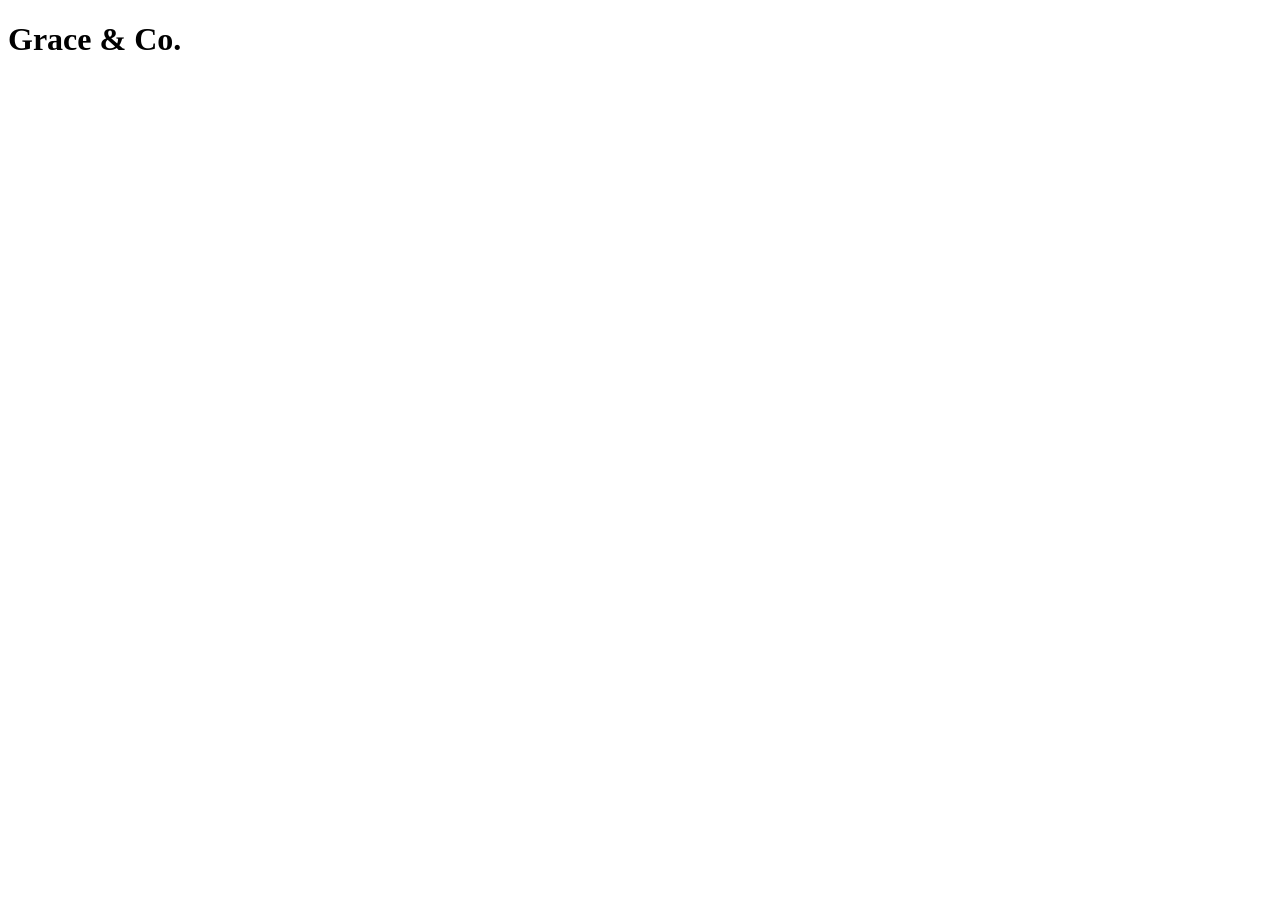
==== index.html @ 346ba33c "Initialize Grace & Co repo" ====
<!doctype html><html><head><meta charset='utf-8'><meta name='viewport' content='width=device-width,initial-scale=1'><title>Grace & Co. Insurance Consulting</title></head><body><h1>Grace & Co.</h1></body></html>
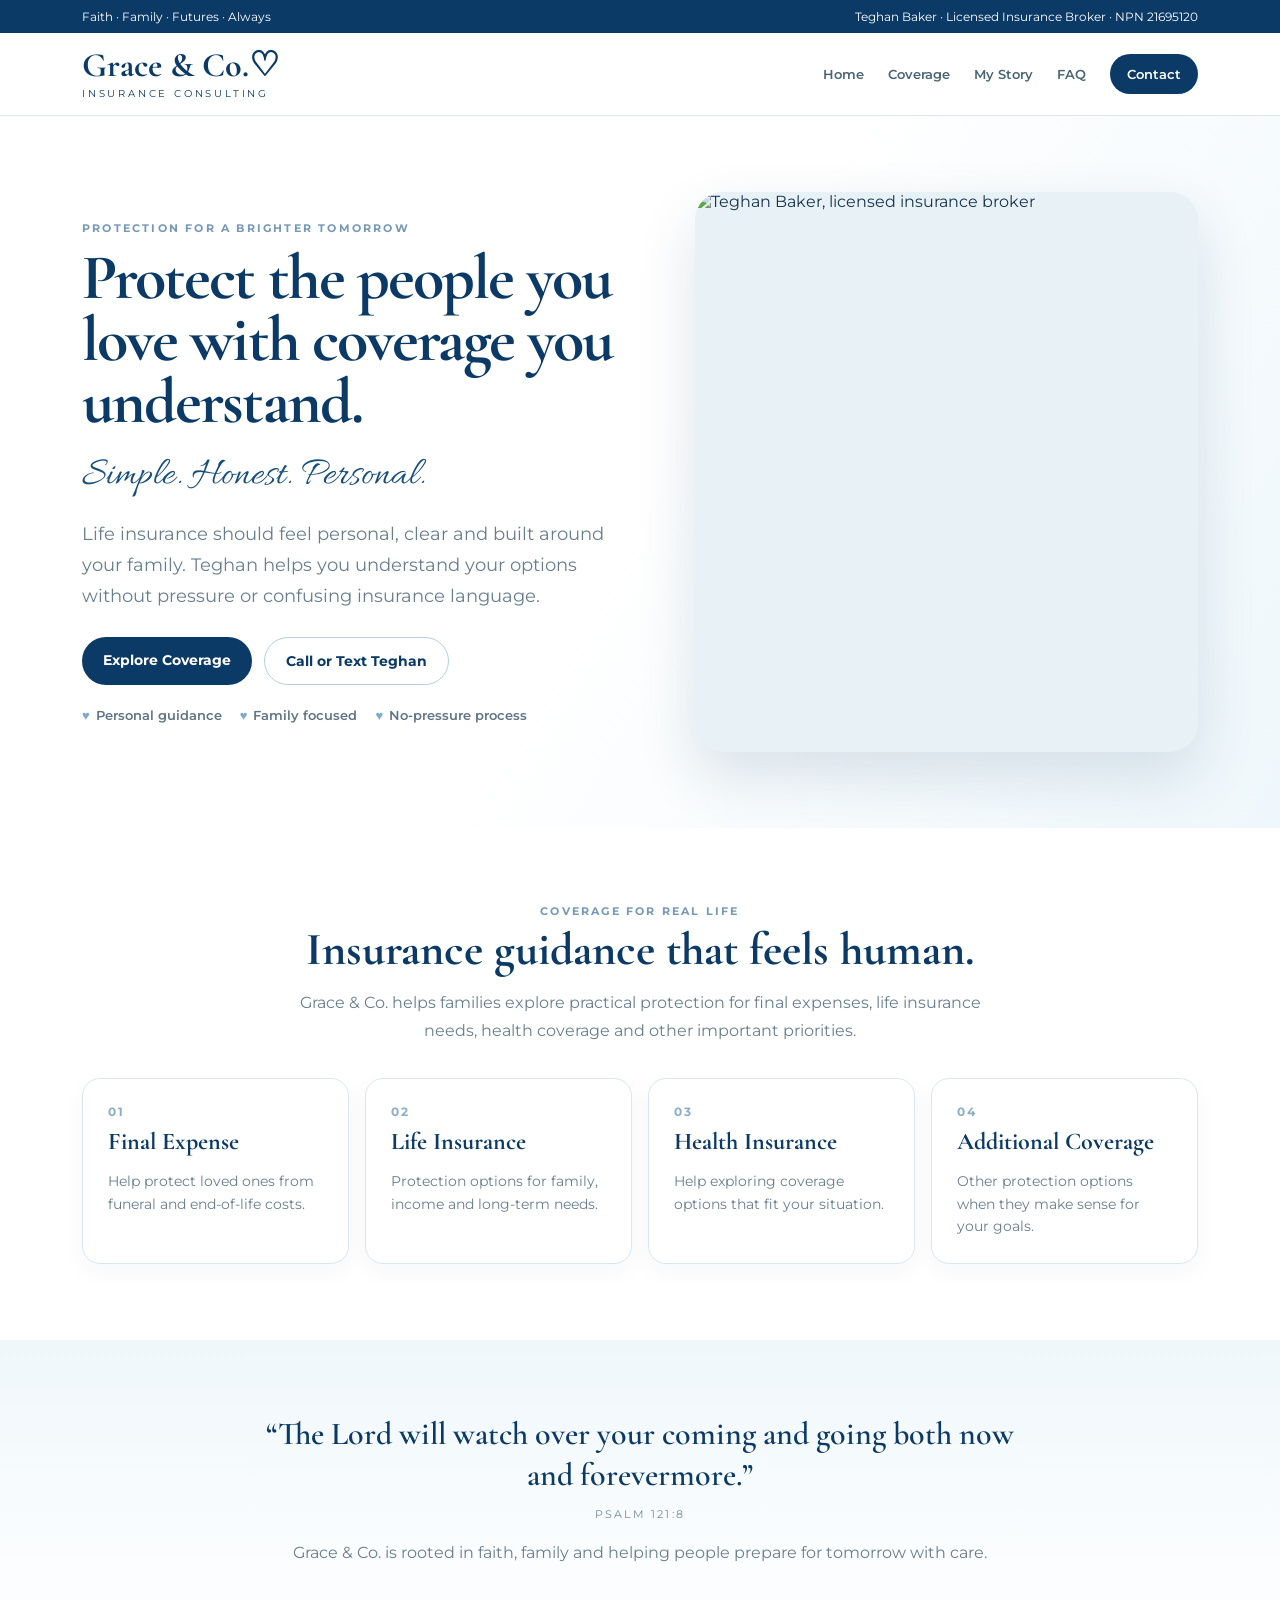
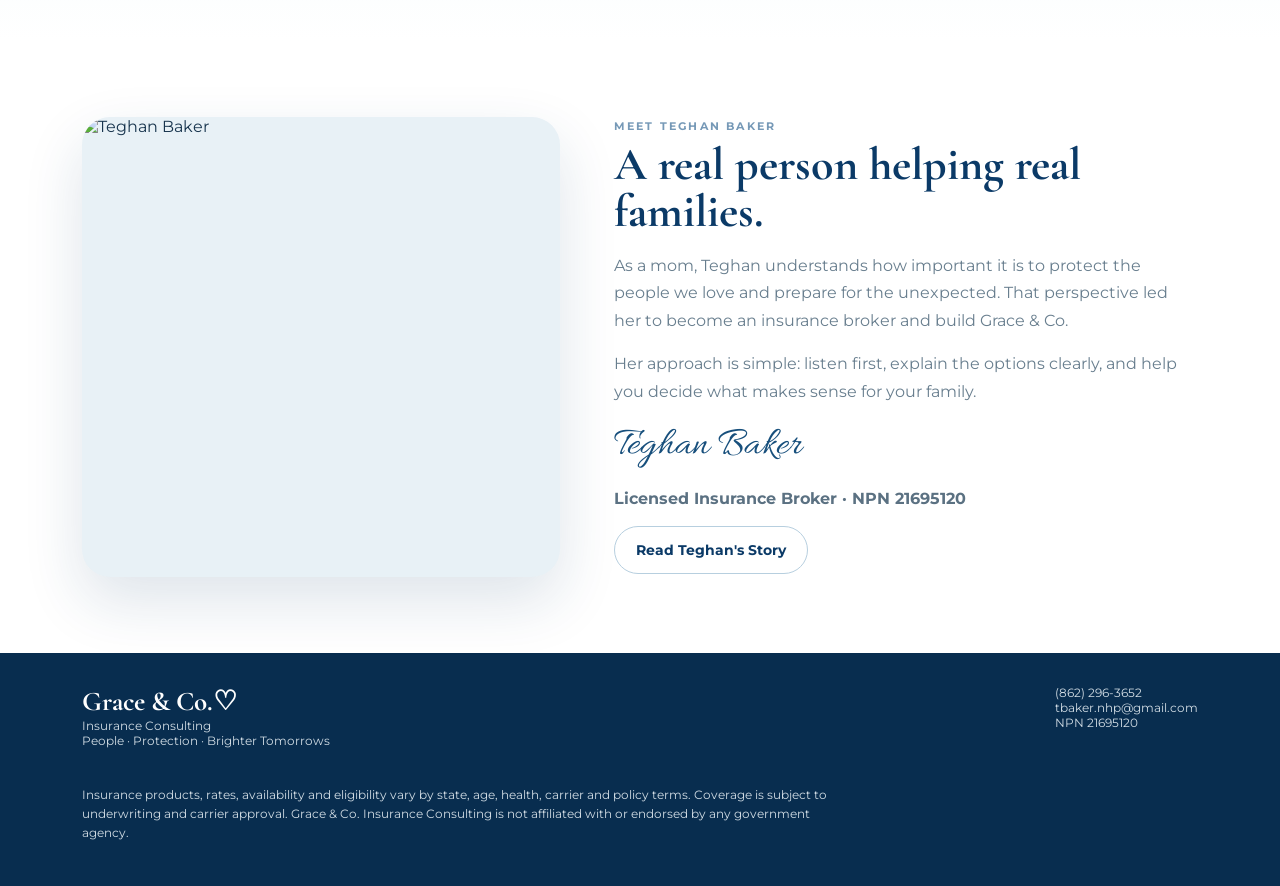
==== commit f4102f9c: "Restore full Grace & Co homepage" ====
--- a/index.html
+++ b/index.html
@@ -1 +1 @@
-<!doctype html><html><head><meta charset='utf-8'><meta name='viewport' content='width=device-width,initial-scale=1'><title>Grace & Co. Insurance Consulting</title></head><body><h1>Grace & Co.</h1></body></html>+<!doctype html><html lang="en"><head><meta charset="utf-8"><meta name="viewport" content="width=device-width,initial-scale=1"><title>Grace & Co. Insurance Consulting | Protection for a Brighter Tomorrow</title><meta name="description" content="Personal life, final expense and health insurance guidance with Teghan Baker, licensed insurance broker."><link rel="stylesheet" href="/styles.css"></head><body><div class="top"><div class="wrap"><span>Faith · Family · Futures · Always</span><span>Teghan Baker · Licensed Insurance Broker · NPN 21695120</span></div></div><header class="nav"><div class="wrap navrow"><a class="brand" href="/"><span class="brand-main">Grace &amp; Co.♡</span><span class="brand-sub">INSURANCE CONSULTING</span></a><nav class="links"><a href="/">Home</a><a href="/coverage/">Coverage</a><a href="/about/">My Story</a><a href="/faq/">FAQ</a><a href="/contact/" class="cta">Contact</a></nav></div></header><main><section class="hero"><div class="wrap"><div><div class="eyebrow">Protection for a Brighter Tomorrow</div><h1>Protect the people you love with coverage you understand.</h1><div class="script">Simple. Honest. Personal.</div><p>Life insurance should feel personal, clear and built around your family. Teghan helps you understand your options without pressure or confusing insurance language.</p><div class="buttons"><a class="btn primary" href="/coverage/">Explore Coverage</a><a class="btn secondary" href="tel:8622963652">Call or Text Teghan</a></div><div class="ticks"><span>Personal guidance</span><span>Family focused</span><span>No-pressure process</span></div></div><div class="hero-media"><img src="https://raw.githubusercontent.com/trevor0803/mat-digital-website/main/grace-co-assets/teghan-coastal.jpg" alt="Teghan Baker, licensed insurance broker"><div class="hero-note"><small>Grace &amp; Co.</small><strong>People. Protection. Brighter tomorrows.</strong></div></div></div></section><section class="section"><div class="wrap centered"><div class="eyebrow">Coverage for real life</div><h2>Insurance guidance that feels human.</h2><p>Grace &amp; Co. helps families explore practical protection for final expenses, life insurance needs, health coverage and other important priorities.</p></div><div class="wrap cards"><div class="card"><div class="num">01</div><h3>Final Expense</h3><p>Help protect loved ones from funeral and end-of-life costs.</p></div><div class="card"><div class="num">02</div><h3>Life Insurance</h3><p>Protection options for family, income and long-term needs.</p></div><div class="card"><div class="num">03</div><h3>Health Insurance</h3><p>Help exploring coverage options that fit your situation.</p></div><div class="card"><div class="num">04</div><h3>Additional Coverage</h3><p>Other protection options when they make sense for your goals.</p></div></div></section><section class="faith"><div class="wrap"><blockquote>“The Lord will watch over your coming and going both now and forevermore.”</blockquote><div class="verse">PSALM 121:8</div><p>Grace &amp; Co. is rooted in faith, family and helping people prepare for tomorrow with care.</p></div></section><section class="section"><div class="wrap split"><div class="portrait"><img src="https://raw.githubusercontent.com/trevor0803/mat-digital-website/main/grace-co-assets/teghan-blue.jpg" alt="Teghan Baker"></div><div class="copy"><div class="eyebrow">Meet Teghan Baker</div><h2>A real person helping real families.</h2><p>As a mom, Teghan understands how important it is to protect the people we love and prepare for the unexpected. That perspective led her to become an insurance broker and build Grace &amp; Co.</p><p>Her approach is simple: listen first, explain the options clearly, and help you decide what makes sense for your family.</p><div class="script">Teghan Baker</div><div class="credential">Licensed Insurance Broker · NPN 21695120</div><a class="btn secondary" href="/about/">Read Teghan's Story</a></div></div></section></main><footer class="footer"><div class="wrap"><div><div class="footer-brand">Grace &amp; Co.♡</div><div>Insurance Consulting</div><div>People · Protection · Brighter Tomorrows</div></div><div><a href="tel:8622963652">(862) 296-3652</a><br><a href="mailto:tbaker.nhp@gmail.com">tbaker.nhp@gmail.com</a><br>NPN 21695120</div><p class="disclaimer">Insurance products, rates, availability and eligibility vary by state, age, health, carrier and policy terms. Coverage is subject to underwriting and carrier approval. Grace &amp; Co. Insurance Consulting is not affiliated with or endorsed by any government agency.</p></div></footer></body></html>
--- a/styles.css
+++ b/styles.css
@@ -0,0 +1 @@
+@import url('https://fonts.googleapis.com/css2?family=Allura&family=Cormorant+Garamond:wght@500;600;700&family=Montserrat:wght@400;500;600;700&display=swap');:root{--navy:#0b3a67;--navy2:#174f7c;--sky:#dcecf7;--cream:#fbfaf6;--ink:#17344d;--muted:#687e8e;--line:#dbe7ef}*{box-sizing:border-box}body{margin:0;color:var(--ink);font-family:Montserrat,Arial,sans-serif;background:white}a{text-decoration:none;color:inherit}.wrap{max-width:1160px;margin:auto;padding:0 22px}.top{background:var(--navy);color:#fff;font-size:12px}.top .wrap{display:flex;justify-content:space-between;gap:15px;flex-wrap:wrap;padding-top:9px;padding-bottom:9px}.nav{position:sticky;top:0;z-index:50;background:rgba(255,255,255,.96);border-bottom:1px solid var(--line);backdrop-filter:blur(12px)}.navrow{min-height:82px;display:flex;align-items:center;justify-content:space-between;gap:18px}.brand-main{display:block;font:700 34px/1 'Cormorant Garamond',serif;color:var(--navy)}.brand-sub{display:block;font-size:10px;letter-spacing:.28em;color:var(--navy);margin-top:4px}.links{display:flex;align-items:center;gap:24px;font-size:13px;font-weight:600;color:#496477}.links .cta{background:var(--navy);color:#fff;padding:12px 17px;border-radius:999px}.hero{background:linear-gradient(120deg,#fff 0%,#fff 50%,#eef7fb 100%)}.hero .wrap{display:grid;grid-template-columns:1.05fr .95fr;gap:56px;align-items:center;padding-top:76px;padding-bottom:76px}.eyebrow{text-transform:uppercase;letter-spacing:.2em;font-size:11px;font-weight:700;color:#7699b7}h1,h2,h3{font-family:'Cormorant Garamond',Georgia,serif;color:var(--navy)}h1{font-size:64px;line-height:.97;letter-spacing:-.03em;margin:12px 0 18px}h2{font-size:46px;line-height:1.03;margin:8px 0 14px}h3{font-size:24px;margin:8px 0}.hero p,.copy p,.centered p{color:var(--muted);line-height:1.72}.hero p{font-size:18px}.script{font-family:Allura,cursive;color:var(--navy2);font-size:40px}.buttons{display:flex;gap:12px;flex-wrap:wrap;margin-top:25px}.btn{display:inline-block;padding:14px 21px;border-radius:999px;font-size:14px;font-weight:700}.primary{background:var(--navy);color:#fff}.secondary{border:1px solid #b7cfdf;background:#fff;color:var(--navy)}.ticks{display:flex;gap:18px;flex-wrap:wrap;margin-top:22px;color:#5f7586;font-size:13px;font-weight:600}.ticks span:before{content:'♥';color:#7ea9ca;margin-right:6px}.hero-media,.portrait{border-radius:28px;overflow:hidden;box-shadow:0 24px 60px rgba(20,67,103,.14);background:#e8f1f6}.hero-media img,.portrait img{display:block;width:100%;height:100%;object-fit:cover}.hero-media{height:560px}.portrait{min-height:460px}.hero-note{background:#fff;padding:18px 20px}.hero-note small{display:block;color:#7c94a6;text-transform:uppercase;letter-spacing:.18em}.hero-note strong{display:block;color:var(--navy);font-family:'Cormorant Garamond',serif;font-size:22px;margin-top:5px}.section{padding:76px 0}.alt{background:var(--cream)}.centered{text-align:center;max-width:760px;margin:auto}.cards{display:grid;grid-template-columns:repeat(4,1fr);gap:16px;margin-top:34px}.card{background:#fff;border:1px solid var(--line);border-radius:18px;padding:25px;box-shadow:0 8px 24px rgba(15,57,91,.04)}.card p{color:var(--muted);font-size:14px;line-height:1.6;margin-bottom:0}.num{font-size:12px;letter-spacing:.2em;color:#8baec8;font-weight:700}.faith{padding:74px 0;background:linear-gradient(180deg,#eff7fb,#fff);text-align:center}.faith blockquote{font:600 32px/1.28 'Cormorant Garamond',serif;color:var(--navy);max-width:760px;margin:0 auto 12px}.verse{font-size:11px;letter-spacing:.2em;color:#6e8ba3}.faith p{max-width:700px;margin:18px auto 0;color:var(--muted);line-height:1.7}.split{display:grid;grid-template-columns:.9fr 1.1fr;gap:54px;align-items:center}.credential{font-weight:700;color:#5b7182;margin:18px 0}.page-hero{padding:70px 0;background:linear-gradient(120deg,#f7fbfd,#e9f4fa)}.page-hero .wrap{max-width:800px}.page-hero h1{font-size:54px}.page-hero p{color:var(--muted);line-height:1.7}.faqgrid{display:grid;grid-template-columns:1fr 1fr;gap:16px}.faqitem{border:1px solid var(--line);border-radius:16px;padding:22px;background:#fff}.faqitem strong{color:var(--navy)}.faqitem p{color:var(--muted);line-height:1.6}.contactbox{background:var(--navy);color:#fff;padding:34px;border-radius:22px}.contactbox a{display:block;margin:10px 0}.footer{background:#082d4f;color:#d1dce4;padding:32px 0;font-size:12px}.footer .wrap{display:flex;justify-content:space-between;gap:25px;flex-wrap:wrap}.footer-brand{font:700 27px 'Cormorant Garamond',serif;color:white}.disclaimer{max-width:760px;line-height:1.6}.mobile-call{display:none}@media(max-width:850px){.links{gap:12px}.links a:not(.cta){display:none}.hero .wrap,.split{grid-template-columns:1fr}.hero .wrap{padding-top:52px;padding-bottom:52px}.hero-media{height:470px}h1{font-size:47px}h2{font-size:38px}.cards,.faqgrid{grid-template-columns:1fr}.page-hero h1{font-size:44px}.top .wrap{justify-content:center;text-align:center}.section{padding:58px 0}}
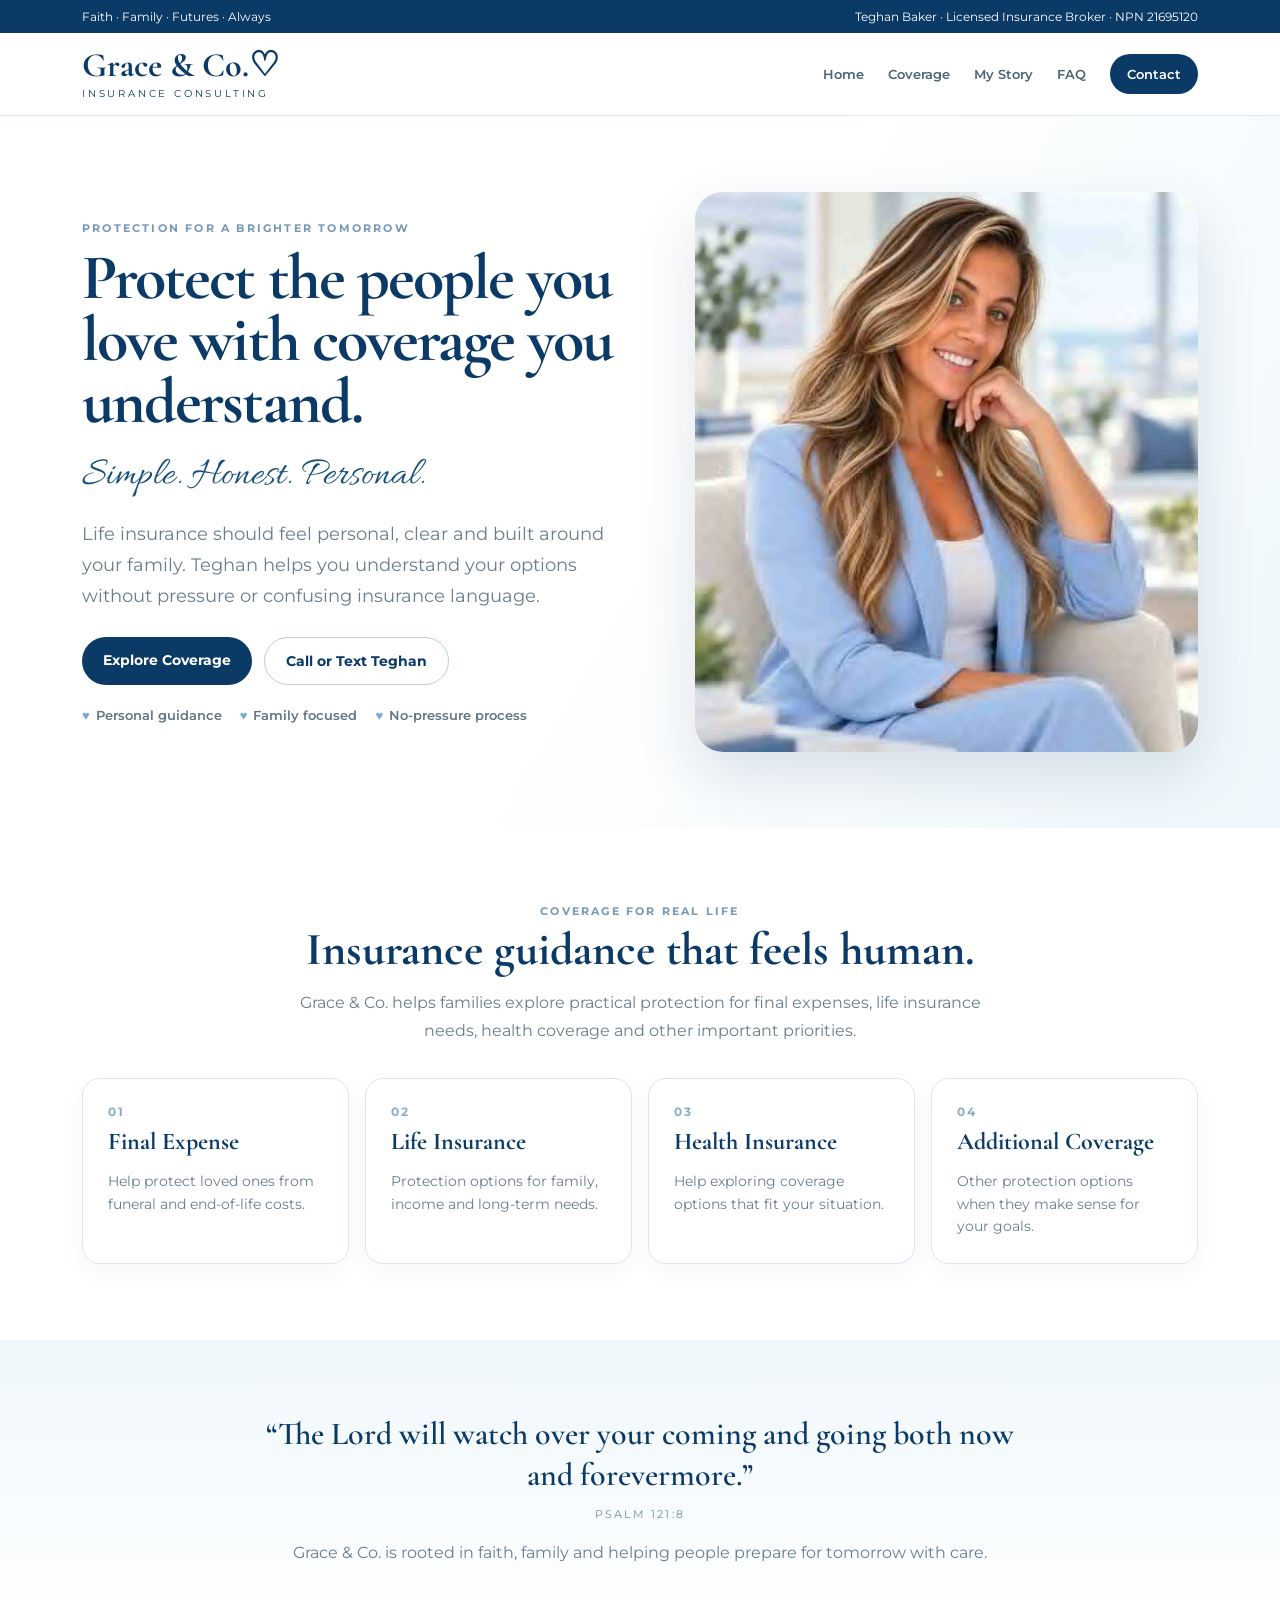
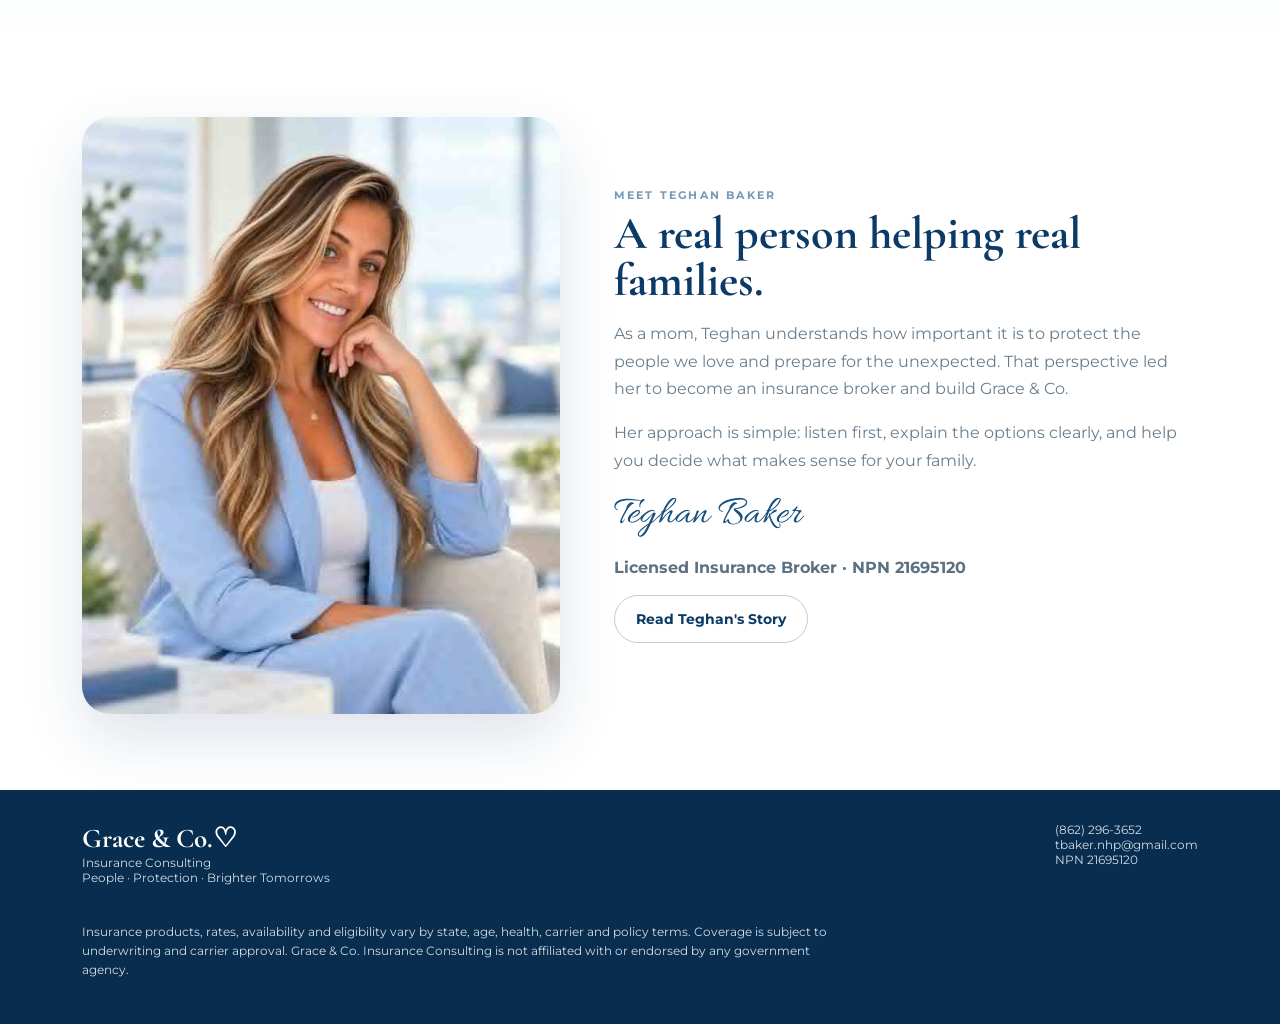
==== commit 01702101: "Use approved sharp Teghan portrait on homepage" ====
--- a/index.html
+++ b/index.html
@@ -1 +1 @@
-<!doctype html><html lang="en"><head><meta charset="utf-8"><meta name="viewport" content="width=device-width,initial-scale=1"><title>Grace & Co. Insurance Consulting | Protection for a Brighter Tomorrow</title><meta name="description" content="Personal life, final expense and health insurance guidance with Teghan Baker, licensed insurance broker."><link rel="stylesheet" href="/styles.css"></head><body><div class="top"><div class="wrap"><span>Faith · Family · Futures · Always</span><span>Teghan Baker · Licensed Insurance Broker · NPN 21695120</span></div></div><header class="nav"><div class="wrap navrow"><a class="brand" href="/"><span class="brand-main">Grace &amp; Co.♡</span><span class="brand-sub">INSURANCE CONSULTING</span></a><nav class="links"><a href="/">Home</a><a href="/coverage/">Coverage</a><a href="/about/">My Story</a><a href="/faq/">FAQ</a><a href="/contact/" class="cta">Contact</a></nav></div></header><main><section class="hero"><div class="wrap"><div><div class="eyebrow">Protection for a Brighter Tomorrow</div><h1>Protect the people you love with coverage you understand.</h1><div class="script">Simple. Honest. Personal.</div><p>Life insurance should feel personal, clear and built around your family. Teghan helps you understand your options without pressure or confusing insurance language.</p><div class="buttons"><a class="btn primary" href="/coverage/">Explore Coverage</a><a class="btn secondary" href="tel:8622963652">Call or Text Teghan</a></div><div class="ticks"><span>Personal guidance</span><span>Family focused</span><span>No-pressure process</span></div></div><div class="hero-media"><img src="https://raw.githubusercontent.com/trevor0803/mat-digital-website/main/grace-co-assets/teghan-coastal.jpg" alt="Teghan Baker, licensed insurance broker"><div class="hero-note"><small>Grace &amp; Co.</small><strong>People. Protection. Brighter tomorrows.</strong></div></div></div></section><section class="section"><div class="wrap centered"><div class="eyebrow">Coverage for real life</div><h2>Insurance guidance that feels human.</h2><p>Grace &amp; Co. helps families explore practical protection for final expenses, life insurance needs, health coverage and other important priorities.</p></div><div class="wrap cards"><div class="card"><div class="num">01</div><h3>Final Expense</h3><p>Help protect loved ones from funeral and end-of-life costs.</p></div><div class="card"><div class="num">02</div><h3>Life Insurance</h3><p>Protection options for family, income and long-term needs.</p></div><div class="card"><div class="num">03</div><h3>Health Insurance</h3><p>Help exploring coverage options that fit your situation.</p></div><div class="card"><div class="num">04</div><h3>Additional Coverage</h3><p>Other protection options when they make sense for your goals.</p></div></div></section><section class="faith"><div class="wrap"><blockquote>“The Lord will watch over your coming and going both now and forevermore.”</blockquote><div class="verse">PSALM 121:8</div><p>Grace &amp; Co. is rooted in faith, family and helping people prepare for tomorrow with care.</p></div></section><section class="section"><div class="wrap split"><div class="portrait"><img src="https://raw.githubusercontent.com/trevor0803/mat-digital-website/main/grace-co-assets/teghan-blue.jpg" alt="Teghan Baker"></div><div class="copy"><div class="eyebrow">Meet Teghan Baker</div><h2>A real person helping real families.</h2><p>As a mom, Teghan understands how important it is to protect the people we love and prepare for the unexpected. That perspective led her to become an insurance broker and build Grace &amp; Co.</p><p>Her approach is simple: listen first, explain the options clearly, and help you decide what makes sense for your family.</p><div class="script">Teghan Baker</div><div class="credential">Licensed Insurance Broker · NPN 21695120</div><a class="btn secondary" href="/about/">Read Teghan's Story</a></div></div></section></main><footer class="footer"><div class="wrap"><div><div class="footer-brand">Grace &amp; Co.♡</div><div>Insurance Consulting</div><div>People · Protection · Brighter Tomorrows</div></div><div><a href="tel:8622963652">(862) 296-3652</a><br><a href="mailto:tbaker.nhp@gmail.com">tbaker.nhp@gmail.com</a><br>NPN 21695120</div><p class="disclaimer">Insurance products, rates, availability and eligibility vary by state, age, health, carrier and policy terms. Coverage is subject to underwriting and carrier approval. Grace &amp; Co. Insurance Consulting is not affiliated with or endorsed by any government agency.</p></div></footer></body></html>+<!doctype html><html lang="en"><head><meta charset="utf-8"><meta name="viewport" content="width=device-width,initial-scale=1"><title>Grace & Co. Insurance Consulting | Protection for a Brighter Tomorrow</title><meta name="description" content="Personal life, final expense and health insurance guidance with Teghan Baker, licensed insurance broker."><link rel="stylesheet" href="/styles.css"></head><body><div class="top"><div class="wrap"><span>Faith · Family · Futures · Always</span><span>Teghan Baker · Licensed Insurance Broker · NPN 21695120</span></div></div><header class="nav"><div class="wrap navrow"><a class="brand" href="/"><span class="brand-main">Grace &amp; Co.♡</span><span class="brand-sub">INSURANCE CONSULTING</span></a><nav class="links"><a href="/">Home</a><a href="/coverage/">Coverage</a><a href="/about/">My Story</a><a href="/faq/">FAQ</a><a href="/contact/" class="cta">Contact</a></nav></div></header><main><section class="hero"><div class="wrap"><div><div class="eyebrow">Protection for a Brighter Tomorrow</div><h1>Protect the people you love with coverage you understand.</h1><div class="script">Simple. Honest. Personal.</div><p>Life insurance should feel personal, clear and built around your family. Teghan helps you understand your options without pressure or confusing insurance language.</p><div class="buttons"><a class="btn primary" href="/coverage/">Explore Coverage</a><a class="btn secondary" href="tel:8622963652">Call or Text Teghan</a></div><div class="ticks"><span>Personal guidance</span><span>Family focused</span><span>No-pressure process</span></div></div><div class="hero-media"><img data-teghan-photo="home" src="https://raw.githubusercontent.com/trevor0803/mat-digital-website/main/grace-co-assets/teghan-coastal.jpg" alt="Teghan Baker, licensed insurance broker"><div class="hero-note"><small>Grace &amp; Co.</small><strong>People. Protection. Brighter tomorrows.</strong></div></div></div></section><section class="section"><div class="wrap centered"><div class="eyebrow">Coverage for real life</div><h2>Insurance guidance that feels human.</h2><p>Grace &amp; Co. helps families explore practical protection for final expenses, life insurance needs, health coverage and other important priorities.</p></div><div class="wrap cards"><div class="card"><div class="num">01</div><h3>Final Expense</h3><p>Help protect loved ones from funeral and end-of-life costs.</p></div><div class="card"><div class="num">02</div><h3>Life Insurance</h3><p>Protection options for family, income and long-term needs.</p></div><div class="card"><div class="num">03</div><h3>Health Insurance</h3><p>Help exploring coverage options that fit your situation.</p></div><div class="card"><div class="num">04</div><h3>Additional Coverage</h3><p>Other protection options when they make sense for your goals.</p></div></div></section><section class="faith"><div class="wrap"><blockquote>“The Lord will watch over your coming and going both now and forevermore.”</blockquote><div class="verse">PSALM 121:8</div><p>Grace &amp; Co. is rooted in faith, family and helping people prepare for tomorrow with care.</p></div></section><section class="section"><div class="wrap split"><div class="portrait"><img data-teghan-photo="home" src="https://raw.githubusercontent.com/trevor0803/mat-digital-website/main/grace-co-assets/teghan-blue.jpg" alt="Teghan Baker"></div><div class="copy"><div class="eyebrow">Meet Teghan Baker</div><h2>A real person helping real families.</h2><p>As a mom, Teghan understands how important it is to protect the people we love and prepare for the unexpected. That perspective led her to become an insurance broker and build Grace &amp; Co.</p><p>Her approach is simple: listen first, explain the options clearly, and help you decide what makes sense for your family.</p><div class="script">Teghan Baker</div><div class="credential">Licensed Insurance Broker · NPN 21695120</div><a class="btn secondary" href="/about/">Read Teghan's Story</a></div></div></section></main><footer class="footer"><div class="wrap"><div><div class="footer-brand">Grace &amp; Co.♡</div><div>Insurance Consulting</div><div>People · Protection · Brighter Tomorrows</div></div><div><a href="tel:8622963652">(862) 296-3652</a><br><a href="mailto:tbaker.nhp@gmail.com">tbaker.nhp@gmail.com</a><br>NPN 21695120</div><p class="disclaimer">Insurance products, rates, availability and eligibility vary by state, age, health, carrier and policy terms. Coverage is subject to underwriting and carrier approval. Grace &amp; Co. Insurance Consulting is not affiliated with or endorsed by any government agency.</p></div></footer><script src="/photo-loader.js" defer></script></body></html>
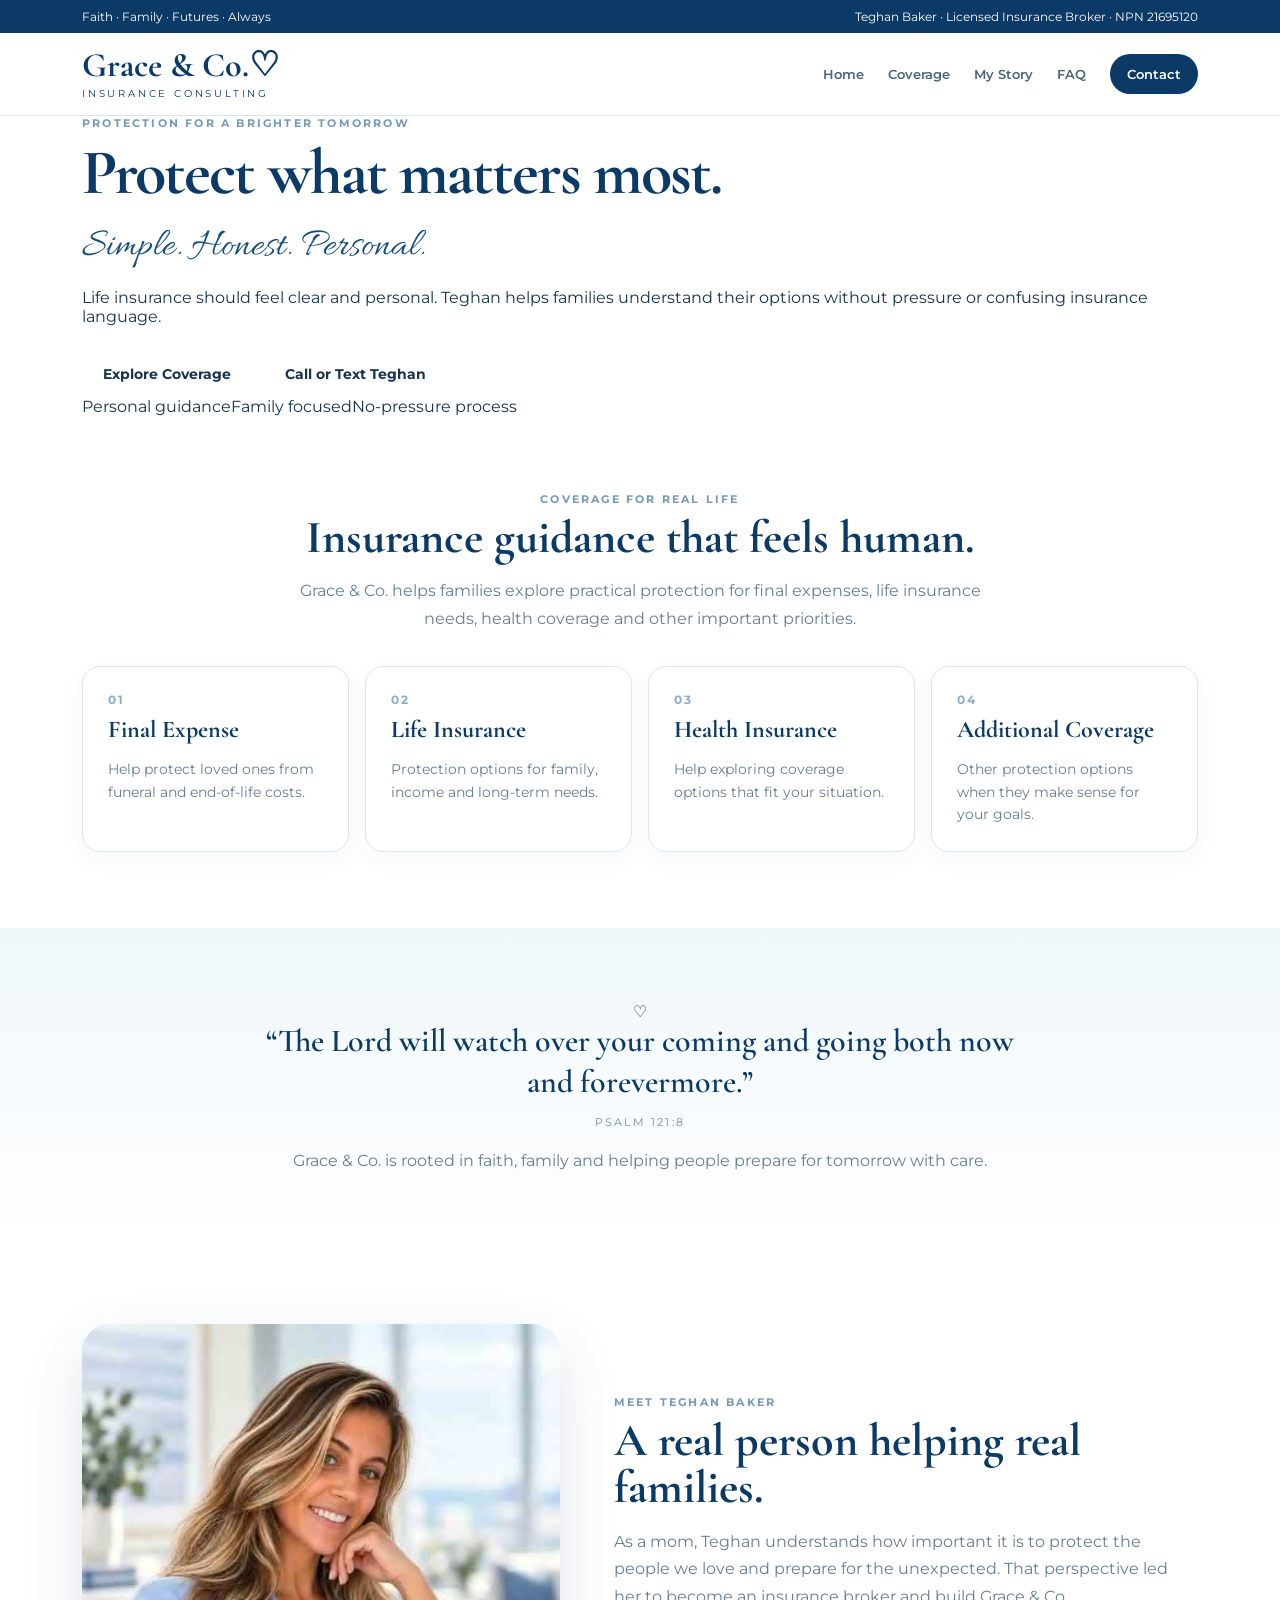
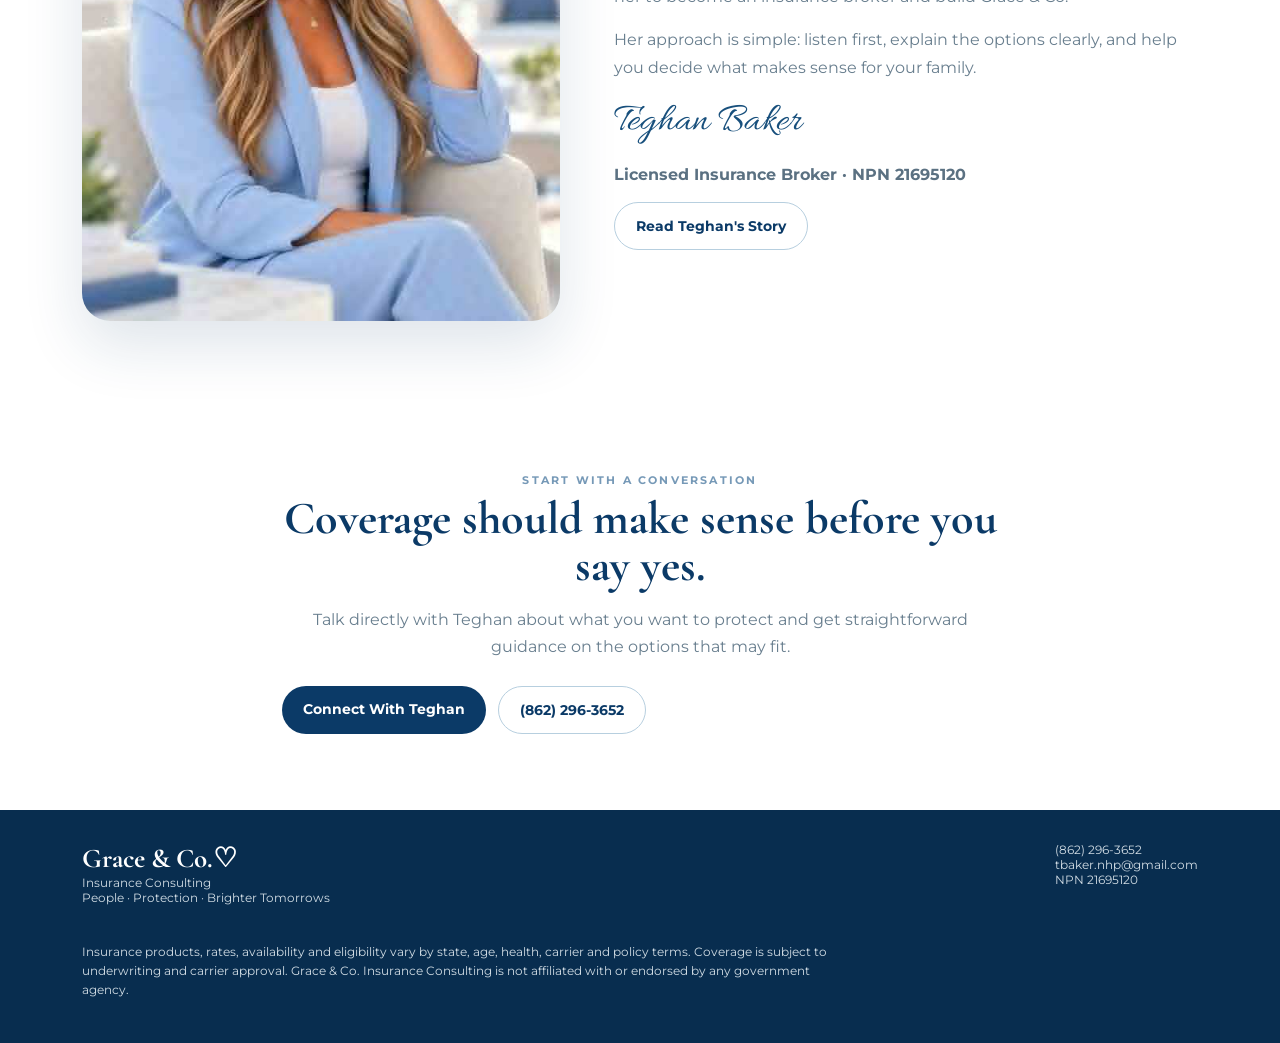
==== commit 567ee90c: "Redesign Grace & Co homepage with family hero" ====
--- a/index.html
+++ b/index.html
@@ -1 +1 @@
-<!doctype html><html lang="en"><head><meta charset="utf-8"><meta name="viewport" content="width=device-width,initial-scale=1"><title>Grace & Co. Insurance Consulting | Protection for a Brighter Tomorrow</title><meta name="description" content="Personal life, final expense and health insurance guidance with Teghan Baker, licensed insurance broker."><link rel="stylesheet" href="/styles.css"></head><body><div class="top"><div class="wrap"><span>Faith · Family · Futures · Always</span><span>Teghan Baker · Licensed Insurance Broker · NPN 21695120</span></div></div><header class="nav"><div class="wrap navrow"><a class="brand" href="/"><span class="brand-main">Grace &amp; Co.♡</span><span class="brand-sub">INSURANCE CONSULTING</span></a><nav class="links"><a href="/">Home</a><a href="/coverage/">Coverage</a><a href="/about/">My Story</a><a href="/faq/">FAQ</a><a href="/contact/" class="cta">Contact</a></nav></div></header><main><section class="hero"><div class="wrap"><div><div class="eyebrow">Protection for a Brighter Tomorrow</div><h1>Protect the people you love with coverage you understand.</h1><div class="script">Simple. Honest. Personal.</div><p>Life insurance should feel personal, clear and built around your family. Teghan helps you understand your options without pressure or confusing insurance language.</p><div class="buttons"><a class="btn primary" href="/coverage/">Explore Coverage</a><a class="btn secondary" href="tel:8622963652">Call or Text Teghan</a></div><div class="ticks"><span>Personal guidance</span><span>Family focused</span><span>No-pressure process</span></div></div><div class="hero-media"><img data-teghan-photo="home" src="https://raw.githubusercontent.com/trevor0803/mat-digital-website/main/grace-co-assets/teghan-coastal.jpg" alt="Teghan Baker, licensed insurance broker"><div class="hero-note"><small>Grace &amp; Co.</small><strong>People. Protection. Brighter tomorrows.</strong></div></div></div></section><section class="section"><div class="wrap centered"><div class="eyebrow">Coverage for real life</div><h2>Insurance guidance that feels human.</h2><p>Grace &amp; Co. helps families explore practical protection for final expenses, life insurance needs, health coverage and other important priorities.</p></div><div class="wrap cards"><div class="card"><div class="num">01</div><h3>Final Expense</h3><p>Help protect loved ones from funeral and end-of-life costs.</p></div><div class="card"><div class="num">02</div><h3>Life Insurance</h3><p>Protection options for family, income and long-term needs.</p></div><div class="card"><div class="num">03</div><h3>Health Insurance</h3><p>Help exploring coverage options that fit your situation.</p></div><div class="card"><div class="num">04</div><h3>Additional Coverage</h3><p>Other protection options when they make sense for your goals.</p></div></div></section><section class="faith"><div class="wrap"><blockquote>“The Lord will watch over your coming and going both now and forevermore.”</blockquote><div class="verse">PSALM 121:8</div><p>Grace &amp; Co. is rooted in faith, family and helping people prepare for tomorrow with care.</p></div></section><section class="section"><div class="wrap split"><div class="portrait"><img data-teghan-photo="home" src="https://raw.githubusercontent.com/trevor0803/mat-digital-website/main/grace-co-assets/teghan-blue.jpg" alt="Teghan Baker"></div><div class="copy"><div class="eyebrow">Meet Teghan Baker</div><h2>A real person helping real families.</h2><p>As a mom, Teghan understands how important it is to protect the people we love and prepare for the unexpected. That perspective led her to become an insurance broker and build Grace &amp; Co.</p><p>Her approach is simple: listen first, explain the options clearly, and help you decide what makes sense for your family.</p><div class="script">Teghan Baker</div><div class="credential">Licensed Insurance Broker · NPN 21695120</div><a class="btn secondary" href="/about/">Read Teghan's Story</a></div></div></section></main><footer class="footer"><div class="wrap"><div><div class="footer-brand">Grace &amp; Co.♡</div><div>Insurance Consulting</div><div>People · Protection · Brighter Tomorrows</div></div><div><a href="tel:8622963652">(862) 296-3652</a><br><a href="mailto:tbaker.nhp@gmail.com">tbaker.nhp@gmail.com</a><br>NPN 21695120</div><p class="disclaimer">Insurance products, rates, availability and eligibility vary by state, age, health, carrier and policy terms. Coverage is subject to underwriting and carrier approval. Grace &amp; Co. Insurance Consulting is not affiliated with or endorsed by any government agency.</p></div></footer><script src="/photo-loader.js" defer></script></body></html>+<!doctype html><html lang="en"><head><meta charset="utf-8"><meta name="viewport" content="width=device-width,initial-scale=1"><title>Grace & Co. Insurance Consulting | Protection for a Brighter Tomorrow</title><meta name="description" content="Personal life, final expense and health insurance guidance with Teghan Baker, licensed insurance broker."><link rel="stylesheet" href="/styles.css"></head><body><div class="top"><div class="wrap"><span>Faith · Family · Futures · Always</span><span>Teghan Baker · Licensed Insurance Broker · NPN 21695120</span></div></div><header class="nav"><div class="wrap navrow"><a class="brand" href="/"><span class="brand-main">Grace &amp; Co.♡</span><span class="brand-sub">INSURANCE CONSULTING</span></a><nav class="links" aria-label="Main navigation"><a href="/" class="active">Home</a><a href="/coverage/">Coverage</a><a href="/about/">My Story</a><a href="/faq/">FAQ</a><a href="/contact/" class="cta">Contact</a></nav></div></header><main><section class="photo-hero home-photo-hero" data-hero-photo="home"><div class="hero-shade"></div><div class="wrap hero-overlay-grid"><div class="hero-copy hero-copy-right"><div class="eyebrow light">Protection for a Brighter Tomorrow</div><h1>Protect what matters most.</h1><div class="script light-script">Simple. Honest. Personal.</div><p>Life insurance should feel clear and personal. Teghan helps families understand their options without pressure or confusing insurance language.</p><div class="buttons"><a class="btn hero-primary" href="/coverage/">Explore Coverage</a><a class="btn hero-secondary" href="tel:8622963652">Call or Text Teghan</a></div><div class="hero-trust"><span>Personal guidance</span><span>Family focused</span><span>No-pressure process</span></div></div></div></section><section class="section intro-section"><div class="wrap centered"><div class="eyebrow">Coverage for real life</div><h2>Insurance guidance that feels human.</h2><p>Grace &amp; Co. helps families explore practical protection for final expenses, life insurance needs, health coverage and other important priorities.</p></div><div class="wrap cards"><a class="card" href="/coverage/"><div class="num">01</div><h3>Final Expense</h3><p>Help protect loved ones from funeral and end-of-life costs.</p></a><a class="card" href="/coverage/"><div class="num">02</div><h3>Life Insurance</h3><p>Protection options for family, income and long-term needs.</p></a><a class="card" href="/coverage/"><div class="num">03</div><h3>Health Insurance</h3><p>Help exploring coverage options that fit your situation.</p></a><a class="card" href="/coverage/"><div class="num">04</div><h3>Additional Coverage</h3><p>Other protection options when they make sense for your goals.</p></a></div></section><section class="faith"><div class="wrap"><div class="heart-mark">♡</div><blockquote>“The Lord will watch over your coming and going both now and forevermore.”</blockquote><div class="verse">PSALM 121:8</div><p>Grace &amp; Co. is rooted in faith, family and helping people prepare for tomorrow with care.</p></div></section><section class="section meet"><div class="wrap split"><div class="portrait"><img data-teghan-photo="home" src="https://raw.githubusercontent.com/trevor0803/mat-digital-website/main/grace-co-assets/teghan-blue.jpg" alt="Teghan Baker" loading="lazy"></div><div class="copy"><div class="eyebrow">Meet Teghan Baker</div><h2>A real person helping real families.</h2><p>As a mom, Teghan understands how important it is to protect the people we love and prepare for the unexpected. That perspective led her to become an insurance broker and build Grace &amp; Co.</p><p>Her approach is simple: listen first, explain the options clearly, and help you decide what makes sense for your family.</p><div class="script">Teghan Baker</div><div class="credential">Licensed Insurance Broker · NPN 21695120</div><a class="btn secondary" href="/about/">Read Teghan's Story</a></div></div></section><section class="section final-cta"><div class="wrap centered"><div class="eyebrow">Start with a conversation</div><h2>Coverage should make sense before you say yes.</h2><p>Talk directly with Teghan about what you want to protect and get straightforward guidance on the options that may fit.</p><div class="buttons centered-buttons"><a class="btn primary" href="/contact/">Connect With Teghan</a><a class="btn secondary" href="tel:8622963652">(862) 296-3652</a></div></div></section></main><footer class="footer"><div class="wrap"><div><div class="footer-brand">Grace &amp; Co.♡</div><div>Insurance Consulting</div><div>People · Protection · Brighter Tomorrows</div></div><div><a href="tel:8622963652">(862) 296-3652</a><br><a href="mailto:tbaker.nhp@gmail.com">tbaker.nhp@gmail.com</a><br>NPN 21695120</div><p class="disclaimer">Insurance products, rates, availability and eligibility vary by state, age, health, carrier and policy terms. Coverage is subject to underwriting and carrier approval. Grace &amp; Co. Insurance Consulting is not affiliated with or endorsed by any government agency.</p></div></footer><script src="/photo-loader.js" defer></script></body></html>
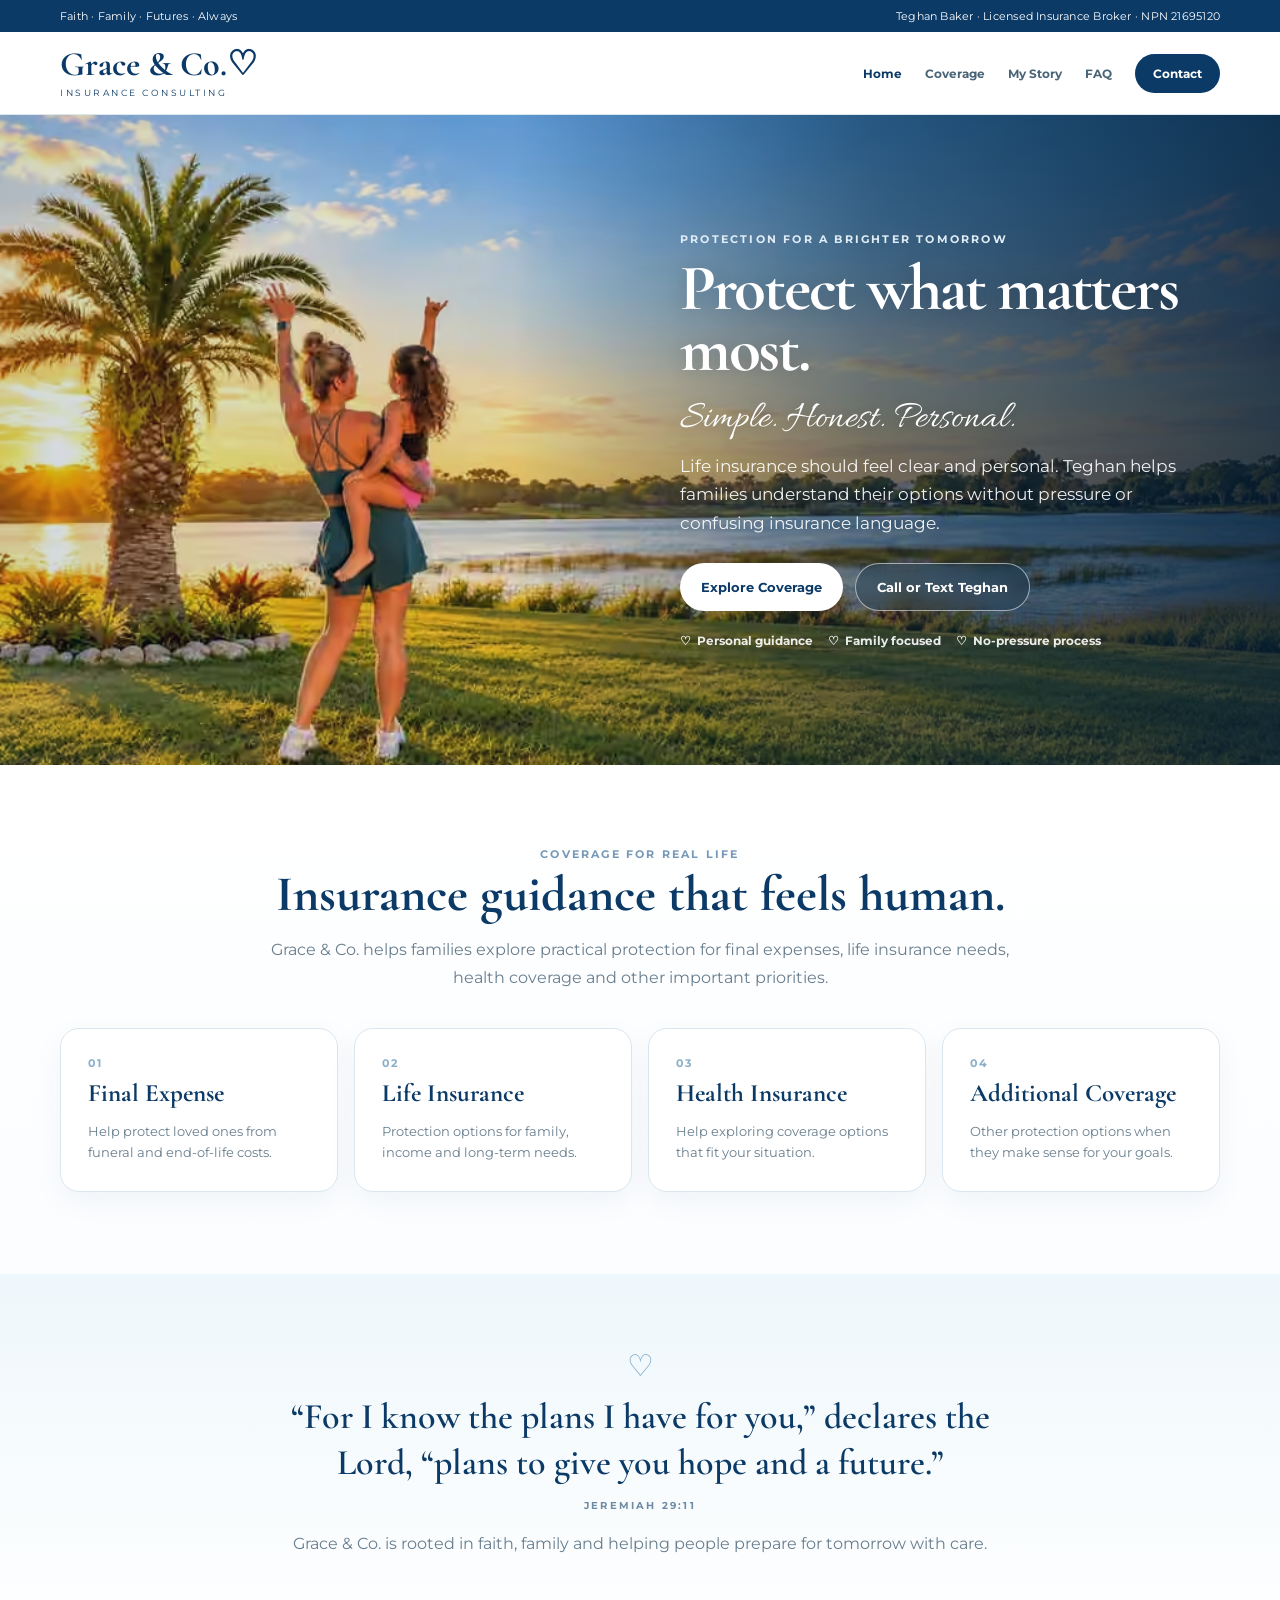
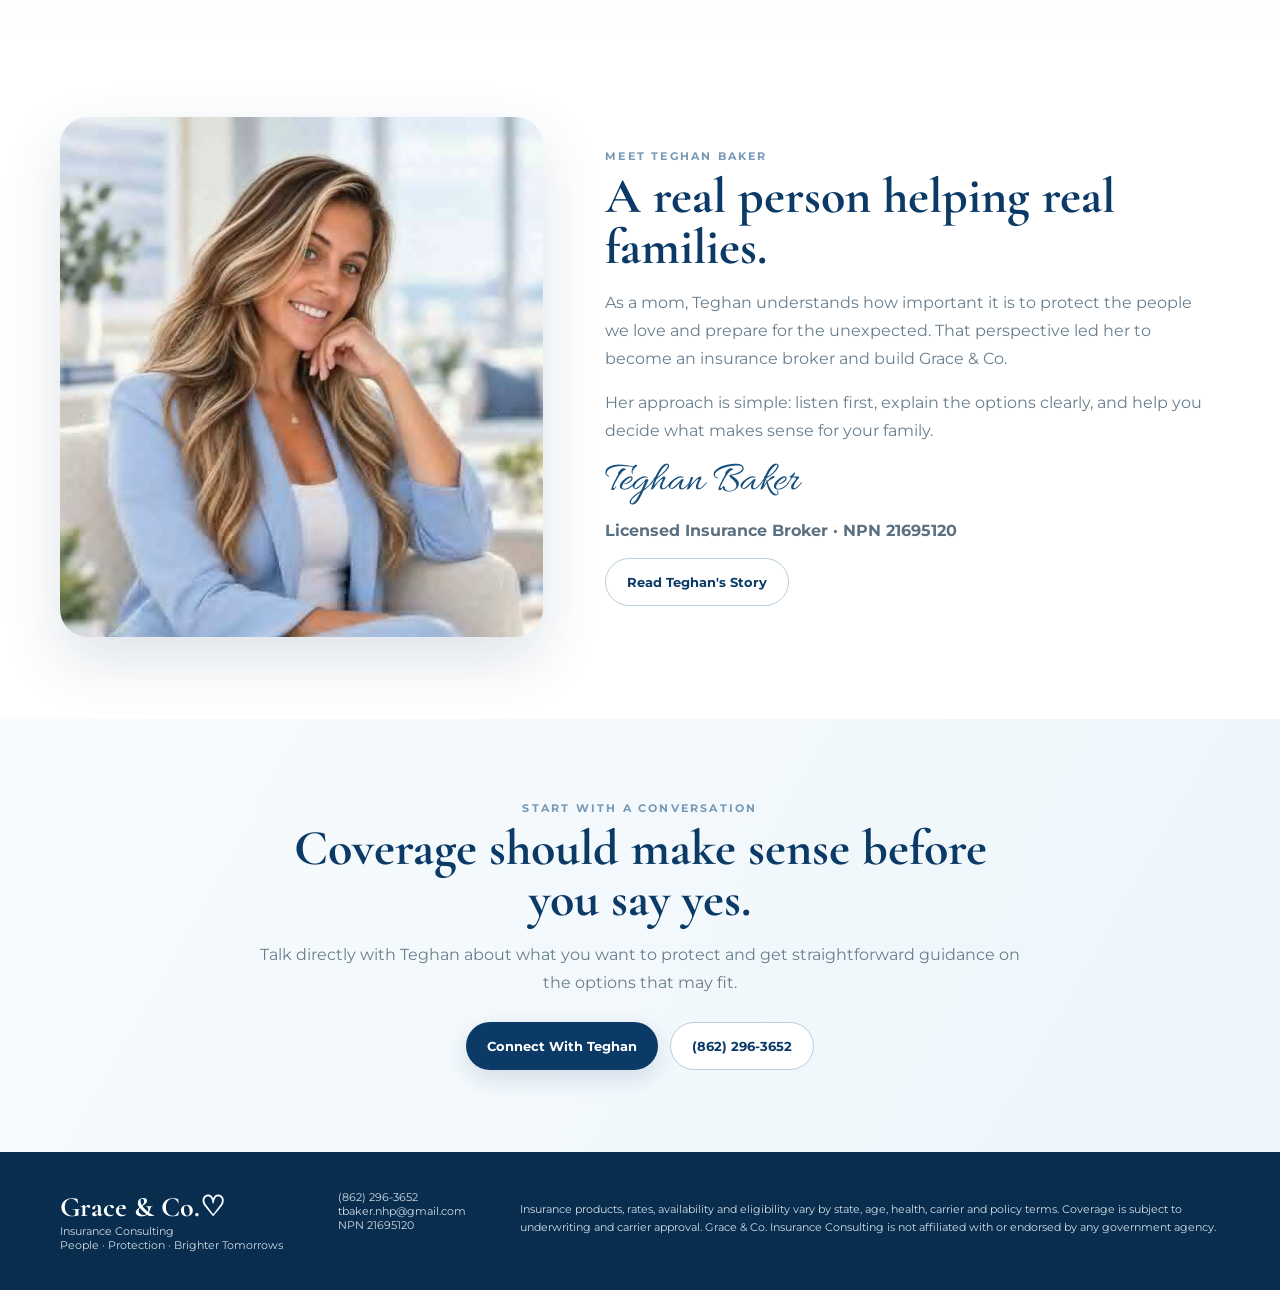
==== commit 9e4c2a20: "Fix Grace & Co photography and interior page visuals" ====
--- a/index.html
+++ b/index.html
@@ -1 +1 @@
-<!doctype html><html lang="en"><head><meta charset="utf-8"><meta name="viewport" content="width=device-width,initial-scale=1"><title>Grace & Co. Insurance Consulting | Protection for a Brighter Tomorrow</title><meta name="description" content="Personal life, final expense and health insurance guidance with Teghan Baker, licensed insurance broker."><link rel="stylesheet" href="/styles.css"></head><body><div class="top"><div class="wrap"><span>Faith · Family · Futures · Always</span><span>Teghan Baker · Licensed Insurance Broker · NPN 21695120</span></div></div><header class="nav"><div class="wrap navrow"><a class="brand" href="/"><span class="brand-main">Grace &amp; Co.♡</span><span class="brand-sub">INSURANCE CONSULTING</span></a><nav class="links" aria-label="Main navigation"><a href="/" class="active">Home</a><a href="/coverage/">Coverage</a><a href="/about/">My Story</a><a href="/faq/">FAQ</a><a href="/contact/" class="cta">Contact</a></nav></div></header><main><section class="photo-hero home-photo-hero" data-hero-photo="home"><div class="hero-shade"></div><div class="wrap hero-overlay-grid"><div class="hero-copy hero-copy-right"><div class="eyebrow light">Protection for a Brighter Tomorrow</div><h1>Protect what matters most.</h1><div class="script light-script">Simple. Honest. Personal.</div><p>Life insurance should feel clear and personal. Teghan helps families understand their options without pressure or confusing insurance language.</p><div class="buttons"><a class="btn hero-primary" href="/coverage/">Explore Coverage</a><a class="btn hero-secondary" href="tel:8622963652">Call or Text Teghan</a></div><div class="hero-trust"><span>Personal guidance</span><span>Family focused</span><span>No-pressure process</span></div></div></div></section><section class="section intro-section"><div class="wrap centered"><div class="eyebrow">Coverage for real life</div><h2>Insurance guidance that feels human.</h2><p>Grace &amp; Co. helps families explore practical protection for final expenses, life insurance needs, health coverage and other important priorities.</p></div><div class="wrap cards"><a class="card" href="/coverage/"><div class="num">01</div><h3>Final Expense</h3><p>Help protect loved ones from funeral and end-of-life costs.</p></a><a class="card" href="/coverage/"><div class="num">02</div><h3>Life Insurance</h3><p>Protection options for family, income and long-term needs.</p></a><a class="card" href="/coverage/"><div class="num">03</div><h3>Health Insurance</h3><p>Help exploring coverage options that fit your situation.</p></a><a class="card" href="/coverage/"><div class="num">04</div><h3>Additional Coverage</h3><p>Other protection options when they make sense for your goals.</p></a></div></section><section class="faith"><div class="wrap"><div class="heart-mark">♡</div><blockquote>“The Lord will watch over your coming and going both now and forevermore.”</blockquote><div class="verse">PSALM 121:8</div><p>Grace &amp; Co. is rooted in faith, family and helping people prepare for tomorrow with care.</p></div></section><section class="section meet"><div class="wrap split"><div class="portrait"><img data-teghan-photo="home" src="https://raw.githubusercontent.com/trevor0803/mat-digital-website/main/grace-co-assets/teghan-blue.jpg" alt="Teghan Baker" loading="lazy"></div><div class="copy"><div class="eyebrow">Meet Teghan Baker</div><h2>A real person helping real families.</h2><p>As a mom, Teghan understands how important it is to protect the people we love and prepare for the unexpected. That perspective led her to become an insurance broker and build Grace &amp; Co.</p><p>Her approach is simple: listen first, explain the options clearly, and help you decide what makes sense for your family.</p><div class="script">Teghan Baker</div><div class="credential">Licensed Insurance Broker · NPN 21695120</div><a class="btn secondary" href="/about/">Read Teghan's Story</a></div></div></section><section class="section final-cta"><div class="wrap centered"><div class="eyebrow">Start with a conversation</div><h2>Coverage should make sense before you say yes.</h2><p>Talk directly with Teghan about what you want to protect and get straightforward guidance on the options that may fit.</p><div class="buttons centered-buttons"><a class="btn primary" href="/contact/">Connect With Teghan</a><a class="btn secondary" href="tel:8622963652">(862) 296-3652</a></div></div></section></main><footer class="footer"><div class="wrap"><div><div class="footer-brand">Grace &amp; Co.♡</div><div>Insurance Consulting</div><div>People · Protection · Brighter Tomorrows</div></div><div><a href="tel:8622963652">(862) 296-3652</a><br><a href="mailto:tbaker.nhp@gmail.com">tbaker.nhp@gmail.com</a><br>NPN 21695120</div><p class="disclaimer">Insurance products, rates, availability and eligibility vary by state, age, health, carrier and policy terms. Coverage is subject to underwriting and carrier approval. Grace &amp; Co. Insurance Consulting is not affiliated with or endorsed by any government agency.</p></div></footer><script src="/photo-loader.js" defer></script></body></html>+<!doctype html><html lang="en"><head><meta charset="utf-8"><meta name="viewport" content="width=device-width,initial-scale=1"><title>Grace & Co. Insurance Consulting | Protection for a Brighter Tomorrow</title><meta name="description" content="Personal life, final expense and health insurance guidance with Teghan Baker, licensed insurance broker."><link rel="stylesheet" href="/styles.css"></head><body><div class="top"><div class="wrap"><span>Faith · Family · Futures · Always</span><span>Teghan Baker · Licensed Insurance Broker · NPN 21695120</span></div></div><header class="nav"><div class="wrap navrow"><a class="brand" href="/"><span class="brand-main">Grace &amp; Co.♡</span><span class="brand-sub">INSURANCE CONSULTING</span></a><nav class="links" aria-label="Main navigation"><a href="/" class="active">Home</a><a href="/coverage/">Coverage</a><a href="/about/">My Story</a><a href="/faq/">FAQ</a><a href="/contact/" class="cta">Contact</a></nav></div></header><main><section class="photo-hero home-photo-hero" data-hero-photo="home"><div class="hero-shade"></div><div class="wrap hero-overlay-grid"><div class="hero-copy hero-copy-right"><div class="eyebrow light">Protection for a Brighter Tomorrow</div><h1>Protect what matters most.</h1><div class="script light-script">Simple. Honest. Personal.</div><p>Life insurance should feel clear and personal. Teghan helps families understand their options without pressure or confusing insurance language.</p><div class="buttons"><a class="btn hero-primary" href="/coverage/">Explore Coverage</a><a class="btn hero-secondary" href="tel:8622963652">Call or Text Teghan</a></div><div class="hero-trust"><span>Personal guidance</span><span>Family focused</span><span>No-pressure process</span></div></div></div></section><section class="section intro-section"><div class="wrap centered"><div class="eyebrow">Coverage for real life</div><h2>Insurance guidance that feels human.</h2><p>Grace &amp; Co. helps families explore practical protection for final expenses, life insurance needs, health coverage and other important priorities.</p></div><div class="wrap cards"><a class="card" href="/coverage/"><div class="num">01</div><h3>Final Expense</h3><p>Help protect loved ones from funeral and end-of-life costs.</p></a><a class="card" href="/coverage/"><div class="num">02</div><h3>Life Insurance</h3><p>Protection options for family, income and long-term needs.</p></a><a class="card" href="/coverage/"><div class="num">03</div><h3>Health Insurance</h3><p>Help exploring coverage options that fit your situation.</p></a><a class="card" href="/coverage/"><div class="num">04</div><h3>Additional Coverage</h3><p>Other protection options when they make sense for your goals.</p></a></div></section><section class="faith"><div class="wrap"><div class="heart-mark">♡</div><blockquote>“For I know the plans I have for you,” declares the Lord, “plans to give you hope and a future.”</blockquote><div class="verse">JEREMIAH 29:11</div><p>Grace &amp; Co. is rooted in faith, family and helping people prepare for tomorrow with care.</p></div></section><section class="section meet"><div class="wrap split"><div class="portrait"><img data-teghan-photo="home" src="https://raw.githubusercontent.com/trevor0803/mat-digital-website/main/grace-co-assets/teghan-blue.jpg" alt="Teghan Baker" loading="lazy"></div><div class="copy"><div class="eyebrow">Meet Teghan Baker</div><h2>A real person helping real families.</h2><p>As a mom, Teghan understands how important it is to protect the people we love and prepare for the unexpected. That perspective led her to become an insurance broker and build Grace &amp; Co.</p><p>Her approach is simple: listen first, explain the options clearly, and help you decide what makes sense for your family.</p><div class="script">Teghan Baker</div><div class="credential">Licensed Insurance Broker · NPN 21695120</div><a class="btn secondary" href="/about/">Read Teghan's Story</a></div></div></section><section class="section final-cta"><div class="wrap centered"><div class="eyebrow">Start with a conversation</div><h2>Coverage should make sense before you say yes.</h2><p>Talk directly with Teghan about what you want to protect and get straightforward guidance on the options that may fit.</p><div class="buttons centered-buttons"><a class="btn primary" href="/contact/">Connect With Teghan</a><a class="btn secondary" href="tel:8622963652">(862) 296-3652</a></div></div></section></main><footer class="footer"><div class="wrap"><div><div class="footer-brand">Grace &amp; Co.♡</div><div>Insurance Consulting</div><div>People · Protection · Brighter Tomorrows</div></div><div><a href="tel:8622963652">(862) 296-3652</a><br><a href="mailto:tbaker.nhp@gmail.com">tbaker.nhp@gmail.com</a><br>NPN 21695120</div><p class="disclaimer">Insurance products, rates, availability and eligibility vary by state, age, health, carrier and policy terms. Coverage is subject to underwriting and carrier approval. Grace &amp; Co. Insurance Consulting is not affiliated with or endorsed by any government agency.</p></div></footer><script src="/photo-loader.js" defer></script></body></html>
--- a/styles.css
+++ b/styles.css
@@ -1 +1,41 @@
-@import url('https://fonts.googleapis.com/css2?family=Allura&family=Cormorant+Garamond:wght@500;600;700&family=Montserrat:wght@400;500;600;700&display=swap');:root{--navy:#0b3a67;--navy2:#174f7c;--sky:#dcecf7;--cream:#fbfaf6;--ink:#17344d;--muted:#687e8e;--line:#dbe7ef}*{box-sizing:border-box}body{margin:0;color:var(--ink);font-family:Montserrat,Arial,sans-serif;background:white}a{text-decoration:none;color:inherit}.wrap{max-width:1160px;margin:auto;padding:0 22px}.top{background:var(--navy);color:#fff;font-size:12px}.top .wrap{display:flex;justify-content:space-between;gap:15px;flex-wrap:wrap;padding-top:9px;padding-bottom:9px}.nav{position:sticky;top:0;z-index:50;background:rgba(255,255,255,.96);border-bottom:1px solid var(--line);backdrop-filter:blur(12px)}.navrow{min-height:82px;display:flex;align-items:center;justify-content:space-between;gap:18px}.brand-main{display:block;font:700 34px/1 'Cormorant Garamond',serif;color:var(--navy)}.brand-sub{display:block;font-size:10px;letter-spacing:.28em;color:var(--navy);margin-top:4px}.links{display:flex;align-items:center;gap:24px;font-size:13px;font-weight:600;color:#496477}.links .cta{background:var(--navy);color:#fff;padding:12px 17px;border-radius:999px}.hero{background:linear-gradient(120deg,#fff 0%,#fff 50%,#eef7fb 100%)}.hero .wrap{display:grid;grid-template-columns:1.05fr .95fr;gap:56px;align-items:center;padding-top:76px;padding-bottom:76px}.eyebrow{text-transform:uppercase;letter-spacing:.2em;font-size:11px;font-weight:700;color:#7699b7}h1,h2,h3{font-family:'Cormorant Garamond',Georgia,serif;color:var(--navy)}h1{font-size:64px;line-height:.97;letter-spacing:-.03em;margin:12px 0 18px}h2{font-size:46px;line-height:1.03;margin:8px 0 14px}h3{font-size:24px;margin:8px 0}.hero p,.copy p,.centered p{color:var(--muted);line-height:1.72}.hero p{font-size:18px}.script{font-family:Allura,cursive;color:var(--navy2);font-size:40px}.buttons{display:flex;gap:12px;flex-wrap:wrap;margin-top:25px}.btn{display:inline-block;padding:14px 21px;border-radius:999px;font-size:14px;font-weight:700}.primary{background:var(--navy);color:#fff}.secondary{border:1px solid #b7cfdf;background:#fff;color:var(--navy)}.ticks{display:flex;gap:18px;flex-wrap:wrap;margin-top:22px;color:#5f7586;font-size:13px;font-weight:600}.ticks span:before{content:'♥';color:#7ea9ca;margin-right:6px}.hero-media,.portrait{border-radius:28px;overflow:hidden;box-shadow:0 24px 60px rgba(20,67,103,.14);background:#e8f1f6}.hero-media img,.portrait img{display:block;width:100%;height:100%;object-fit:cover}.hero-media{height:560px}.portrait{min-height:460px}.hero-note{background:#fff;padding:18px 20px}.hero-note small{display:block;color:#7c94a6;text-transform:uppercase;letter-spacing:.18em}.hero-note strong{display:block;color:var(--navy);font-family:'Cormorant Garamond',serif;font-size:22px;margin-top:5px}.section{padding:76px 0}.alt{background:var(--cream)}.centered{text-align:center;max-width:760px;margin:auto}.cards{display:grid;grid-template-columns:repeat(4,1fr);gap:16px;margin-top:34px}.card{background:#fff;border:1px solid var(--line);border-radius:18px;padding:25px;box-shadow:0 8px 24px rgba(15,57,91,.04)}.card p{color:var(--muted);font-size:14px;line-height:1.6;margin-bottom:0}.num{font-size:12px;letter-spacing:.2em;color:#8baec8;font-weight:700}.faith{padding:74px 0;background:linear-gradient(180deg,#eff7fb,#fff);text-align:center}.faith blockquote{font:600 32px/1.28 'Cormorant Garamond',serif;color:var(--navy);max-width:760px;margin:0 auto 12px}.verse{font-size:11px;letter-spacing:.2em;color:#6e8ba3}.faith p{max-width:700px;margin:18px auto 0;color:var(--muted);line-height:1.7}.split{display:grid;grid-template-columns:.9fr 1.1fr;gap:54px;align-items:center}.credential{font-weight:700;color:#5b7182;margin:18px 0}.page-hero{padding:70px 0;background:linear-gradient(120deg,#f7fbfd,#e9f4fa)}.page-hero .wrap{max-width:800px}.page-hero h1{font-size:54px}.page-hero p{color:var(--muted);line-height:1.7}.faqgrid{display:grid;grid-template-columns:1fr 1fr;gap:16px}.faqitem{border:1px solid var(--line);border-radius:16px;padding:22px;background:#fff}.faqitem strong{color:var(--navy)}.faqitem p{color:var(--muted);line-height:1.6}.contactbox{background:var(--navy);color:#fff;padding:34px;border-radius:22px}.contactbox a{display:block;margin:10px 0}.footer{background:#082d4f;color:#d1dce4;padding:32px 0;font-size:12px}.footer .wrap{display:flex;justify-content:space-between;gap:25px;flex-wrap:wrap}.footer-brand{font:700 27px 'Cormorant Garamond',serif;color:white}.disclaimer{max-width:760px;line-height:1.6}.mobile-call{display:none}@media(max-width:850px){.links{gap:12px}.links a:not(.cta){display:none}.hero .wrap,.split{grid-template-columns:1fr}.hero .wrap{padding-top:52px;padding-bottom:52px}.hero-media{height:470px}h1{font-size:47px}h2{font-size:38px}.cards,.faqgrid{grid-template-columns:1fr}.page-hero h1{font-size:44px}.top .wrap{justify-content:center;text-align:center}.section{padding:58px 0}}+@import url('https://fonts.googleapis.com/css2?family=Allura&family=Cormorant+Garamond:wght@500;600;700&family=Montserrat:wght@400;500;600;700&display=swap');:root{--navy:#0b3a67;--navy2:#174f7c;--sky:#dcecf7;--cream:#fbfaf6;--ink:#17344d;--muted:#687e8e;--line:#dbe7ef;--white:#fff}*{box-sizing:border-box}html{scroll-behavior:smooth}body{margin:0;color:var(--ink);font-family:Montserrat,Arial,sans-serif;background:#fff;-webkit-font-smoothing:antialiased}a{text-decoration:none;color:inherit}.wrap{width:min(1160px,calc(100% - 44px));margin:auto}.top{background:var(--navy);color:#fff;font-size:11px;letter-spacing:.02em}.top .wrap{display:flex;justify-content:space-between;gap:15px;flex-wrap:wrap;padding-top:9px;padding-bottom:9px}.nav{position:sticky;top:0;z-index:50;background:rgba(255,255,255,.96);border-bottom:1px solid var(--line);backdrop-filter:blur(14px)}.navrow{min-height:82px;display:flex;align-items:center;justify-content:space-between;gap:22px}.brand{flex:none}.brand-main{display:block;font:700 34px/1 'Cormorant Garamond',serif;color:var(--navy)}.brand-sub{display:block;font-size:9px;letter-spacing:.28em;color:var(--navy);margin-top:5px}.links{display:flex;align-items:center;gap:23px;font-size:12px;font-weight:700;color:#496477}.links a{padding:10px 0;transition:.2s}.links a:hover,.links .active{color:var(--navy)}.links .cta{background:var(--navy);color:#fff;padding:12px 18px;border-radius:999px}.eyebrow{text-transform:uppercase;letter-spacing:.2em;font-size:11px;font-weight:700;color:#7699b7}h1,h2,h3{font-family:'Cormorant Garamond',Georgia,serif;color:var(--navy)}h1{font-size:clamp(48px,5.1vw,72px);line-height:.94;letter-spacing:-.035em;margin:12px 0 19px}h2{font-size:clamp(37px,4vw,50px);line-height:1.02;margin:8px 0 15px}h3{font-size:25px;margin:8px 0}.copy p,.centered p,.story-card p{color:var(--muted);line-height:1.75}.script{font-family:Allura,cursive;color:var(--navy2);font-size:42px;line-height:1}.buttons{display:flex;gap:12px;flex-wrap:wrap;margin-top:25px}.btn{display:inline-flex;align-items:center;justify-content:center;min-height:48px;padding:13px 21px;border-radius:999px;font-size:13px;font-weight:700;transition:transform .2s,box-shadow .2s}.btn:hover{transform:translateY(-1px)}.primary{background:var(--navy);color:#fff;box-shadow:0 8px 22px rgba(11,58,103,.14)}.secondary{border:1px solid #b7cfdf;background:#fff;color:var(--navy)}.photo-hero{position:relative;min-height:650px;background-color:#183d5e;background-size:cover;background-repeat:no-repeat;background-position:center;display:flex;align-items:stretch;isolation:isolate}.home-photo-hero{background-position:center}.about-photo-hero{min-height:610px;background-position:center}.hero-shade{position:absolute;inset:0;z-index:-1;background:linear-gradient(90deg,rgba(7,31,52,.10) 0%,rgba(7,31,52,.04) 40%,rgba(7,31,52,.52) 68%,rgba(7,31,52,.82) 100%)}.about-shade{background:linear-gradient(90deg,rgba(6,32,53,.05) 0%,rgba(6,32,53,.02) 43%,rgba(6,32,53,.48) 68%,rgba(6,32,53,.78) 100%)}.hero-overlay-grid{display:grid;grid-template-columns:1fr 1fr;align-items:center;min-height:inherit;padding-top:64px;padding-bottom:64px}.hero-copy{max-width:540px}.hero-copy-right{grid-column:2;justify-self:end;color:#fff}.hero-copy h1{color:#fff;text-shadow:0 2px 20px rgba(0,0,0,.18)}.hero-copy p{font-size:17px;line-height:1.7;color:rgba(255,255,255,.92);margin:0}.light{color:#e0edf6}.light-script{color:#fff;font-size:39px;margin-bottom:13px;text-shadow:0 2px 14px rgba(0,0,0,.2)}.hero-primary{background:#fff;color:var(--navy);box-shadow:0 10px 28px rgba(0,0,0,.15)}.hero-secondary{border:1px solid rgba(255,255,255,.55);background:rgba(8,41,67,.28);color:#fff;backdrop-filter:blur(8px)}.hero-trust{display:flex;gap:15px;flex-wrap:wrap;margin-top:22px;font-size:12px;font-weight:700;color:rgba(255,255,255,.9)}.hero-trust span:before{content:'♡';margin-right:6px}.credential-pill{display:inline-block;margin-top:19px;padding:10px 14px;border:1px solid rgba(255,255,255,.38);background:rgba(9,42,69,.28);border-radius:999px;font-size:12px;font-weight:700;color:#fff;backdrop-filter:blur(8px)}.section{padding:82px 0}.intro-section{background:linear-gradient(180deg,#fff,#fbfdff)}.centered{text-align:center;max-width:760px;margin:auto}.cards{display:grid;grid-template-columns:repeat(4,1fr);gap:16px;margin-top:36px}.card{display:block;background:#fff;border:1px solid var(--line);border-radius:19px;padding:27px;box-shadow:0 9px 30px rgba(15,57,91,.05);transition:transform .2s,box-shadow .2s,border-color .2s}.card:hover{transform:translateY(-3px);box-shadow:0 15px 38px rgba(15,57,91,.09);border-color:#bfd5e4}.card p{color:var(--muted);font-size:13px;line-height:1.65;margin-bottom:0}.num{font-size:11px;letter-spacing:.2em;color:#8baec8;font-weight:700}.faith{padding:78px 0;background:linear-gradient(180deg,#eef7fb,#fff);text-align:center}.heart-mark{font:500 30px/1 'Cormorant Garamond',serif;color:#7ca7c7;margin-bottom:12px}.faith blockquote{font:600 clamp(28px,3vw,36px)/1.28 'Cormorant Garamond',serif;color:var(--navy);max-width:780px;margin:0 auto 13px}.verse{font-size:10px;letter-spacing:.22em;color:#6e8ba3;font-weight:700}.faith p{max-width:700px;margin:18px auto 0;color:var(--muted);line-height:1.7}.split{display:grid;grid-template-columns:.88fr 1.12fr;gap:62px;align-items:center}.portrait{height:520px;border-radius:28px;overflow:hidden;box-shadow:0 24px 60px rgba(20,67,103,.14);background:#e8f1f6}.portrait img{display:block;width:100%;height:100%;object-fit:cover;object-position:center top}.credential{font-weight:700;color:#5b7182;margin:18px 0}.meet{background:#fff}.story-section{background:var(--cream)}.story-grid{display:grid;grid-template-columns:1.2fr .8fr;gap:62px;align-items:start}.story-card{background:#fff;border:1px solid var(--line);border-radius:24px;padding:34px;box-shadow:0 14px 38px rgba(15,57,91,.06)}.story-card h3{font-size:31px}.story-card strong{font-size:11px;letter-spacing:.13em;color:var(--navy)}.story-divider{height:1px;background:var(--line);margin:24px 0}.compact-faith{padding:62px 0}.final-cta{background:linear-gradient(120deg,#f8fbfd,#edf6fb)}.centered-buttons{justify-content:center}.faqgrid{display:grid;grid-template-columns:1fr 1fr;gap:16px}.faqitem{border:1px solid var(--line);border-radius:16px;padding:22px;background:#fff}.faqitem strong{color:var(--navy)}.faqitem p{color:var(--muted);line-height:1.6}.page-hero{padding:70px 0;background:linear-gradient(120deg,#f7fbfd,#e9f4fa)}.page-hero .wrap{max-width:800px}.page-hero h1{font-size:54px}.page-hero p{color:var(--muted);line-height:1.7}.contactbox{background:var(--navy);color:#fff;padding:34px;border-radius:22px}.contactbox a{display:block;margin:10px 0}.footer{background:#082d4f;color:#d1dce4;padding:38px 0;font-size:11px}.footer .wrap{display:flex;justify-content:space-between;gap:28px;flex-wrap:wrap}.footer a:hover{color:#fff}.footer-brand{font:700 28px 'Cormorant Garamond',serif;color:white}.disclaimer{max-width:700px;line-height:1.6}@media(max-width:980px){.cards{grid-template-columns:repeat(2,1fr)}.photo-hero{min-height:610px}.hero-overlay-grid{grid-template-columns:.78fr 1.22fr}.story-grid{gap:38px}.split{gap:38px}}@media(max-width:760px){.wrap{width:min(100% - 34px,1160px)}.top .wrap{justify-content:center;text-align:center;padding-top:7px;padding-bottom:7px}.top span:first-child{display:none}.navrow{min-height:auto;display:block;padding:13px 0 10px}.brand-main{font-size:30px}.brand-sub{font-size:8px}.links{width:100%;margin-top:11px;gap:7px;overflow-x:auto;padding:0 0 4px;scrollbar-width:none}.links::-webkit-scrollbar{display:none}.links a{display:block;white-space:nowrap;padding:8px 9px;border-radius:999px;background:#f5f9fb;font-size:10px}.links .cta{padding:8px 12px}.photo-hero,.about-photo-hero{min-height:620px;background-position:30% center}.hero-shade,.about-shade{background:linear-gradient(180deg,rgba(7,31,52,.06) 0%,rgba(7,31,52,.10) 40%,rgba(7,31,52,.78) 68%,rgba(7,31,52,.94) 100%)}.hero-overlay-grid{display:flex;align-items:flex-end;padding-top:230px;padding-bottom:36px}.hero-copy-right{max-width:100%;margin:0;grid-column:auto}.hero-copy h1{font-size:clamp(43px,12vw,56px);margin-bottom:14px}.hero-copy p{font-size:15px;line-height:1.58}.light-script{font-size:34px}.buttons{gap:9px;margin-top:20px}.hero-copy .btn{flex:1 1 145px}.hero-trust{gap:9px 13px;margin-top:17px;font-size:10px}.section{padding:60px 0}.cards{grid-template-columns:1fr;gap:12px;margin-top:27px}.card{padding:22px}.split,.story-grid{grid-template-columns:1fr;gap:30px}.portrait{height:430px;max-width:480px;width:100%;margin:auto;order:2}.meet .copy{order:1}.story-card{padding:26px}.faith{padding:60px 0}.page-hero{padding:52px 0}.page-hero h1{font-size:43px}.faqgrid{grid-template-columns:1fr}.footer{padding:30px 0}.footer .wrap{display:grid;grid-template-columns:1fr;gap:18px}.final-cta .btn{width:100%}}@media(max-width:420px){.wrap{width:calc(100% - 28px)}.photo-hero,.about-photo-hero{min-height:590px;background-position:29% center}.hero-overlay-grid{padding-top:215px;padding-bottom:28px}.hero-copy h1{font-size:43px}.links{margin-left:-2px}.links a{font-size:9px}.portrait{height:390px}.section{padding:52px 0}.faith blockquote{font-size:27px}}
+/* Photo-led refinement */
+.home-photo-hero{background-position:center 46%}
+.home-photo-hero:before{content:"";position:absolute;inset:0;z-index:-1;background:rgba(15,55,82,.08);pointer-events:none}
+.portrait img{filter:saturate(.88) contrast(.97)}
+.about-profile-hero{background:linear-gradient(120deg,#153f63,#082d4f);color:#fff;padding:64px 0}
+.about-profile-grid{display:grid;grid-template-columns:minmax(330px,.86fr) 1.14fr;gap:70px;align-items:center}
+.about-profile-photo{height:570px;border-radius:30px;overflow:hidden;box-shadow:0 28px 70px rgba(2,20,36,.32);background:#dcecf7}
+.about-profile-photo img{width:100%;height:100%;display:block;object-fit:cover;object-position:center top;filter:saturate(.9) contrast(.97)}
+.about-profile-copy{max-width:570px}
+.about-profile-copy h1{color:#fff}
+.about-profile-copy p{font-size:17px;line-height:1.72;color:rgba(255,255,255,.9)}
+.image-page-hero{padding:52px 0}
+.page-hero .page-hero-grid{max-width:1160px;display:grid;grid-template-columns:1.08fr .92fr;gap:58px;align-items:center}
+.page-photo{margin:0;height:290px;border-radius:24px;overflow:hidden;box-shadow:0 18px 45px rgba(15,57,91,.13);background:#dcecf7}
+.page-photo img{display:block;width:100%;height:100%;object-fit:cover}
+.coverage-grid{grid-template-columns:repeat(3,1fr)}
+@media(max-width:980px){
+  .about-profile-grid{gap:42px}
+  .about-profile-photo{height:520px}
+  .page-hero .page-hero-grid{gap:34px}
+  .coverage-grid{grid-template-columns:repeat(2,1fr)}
+}
+@media(max-width:760px){
+  .home-photo-hero{background-position:29% center}
+  .about-profile-hero{padding:0 0 42px}
+  .about-profile-grid{width:100%;grid-template-columns:1fr;gap:0}
+  .about-profile-photo{height:440px;border-radius:0;box-shadow:none}
+  .about-profile-photo img{object-position:center top}
+  .about-profile-copy{padding:34px 20px 0}
+  .about-profile-copy h1{font-size:48px}
+  .page-hero .page-hero-grid{grid-template-columns:1fr;gap:28px}
+  .page-photo{height:240px}
+  .coverage-grid{grid-template-columns:1fr}
+}
+@media(max-width:420px){
+  .about-profile-photo{height:390px}
+  .about-profile-copy{padding:30px 14px 0}
+  .about-profile-copy h1{font-size:43px}
+  .page-photo{height:215px}
+}
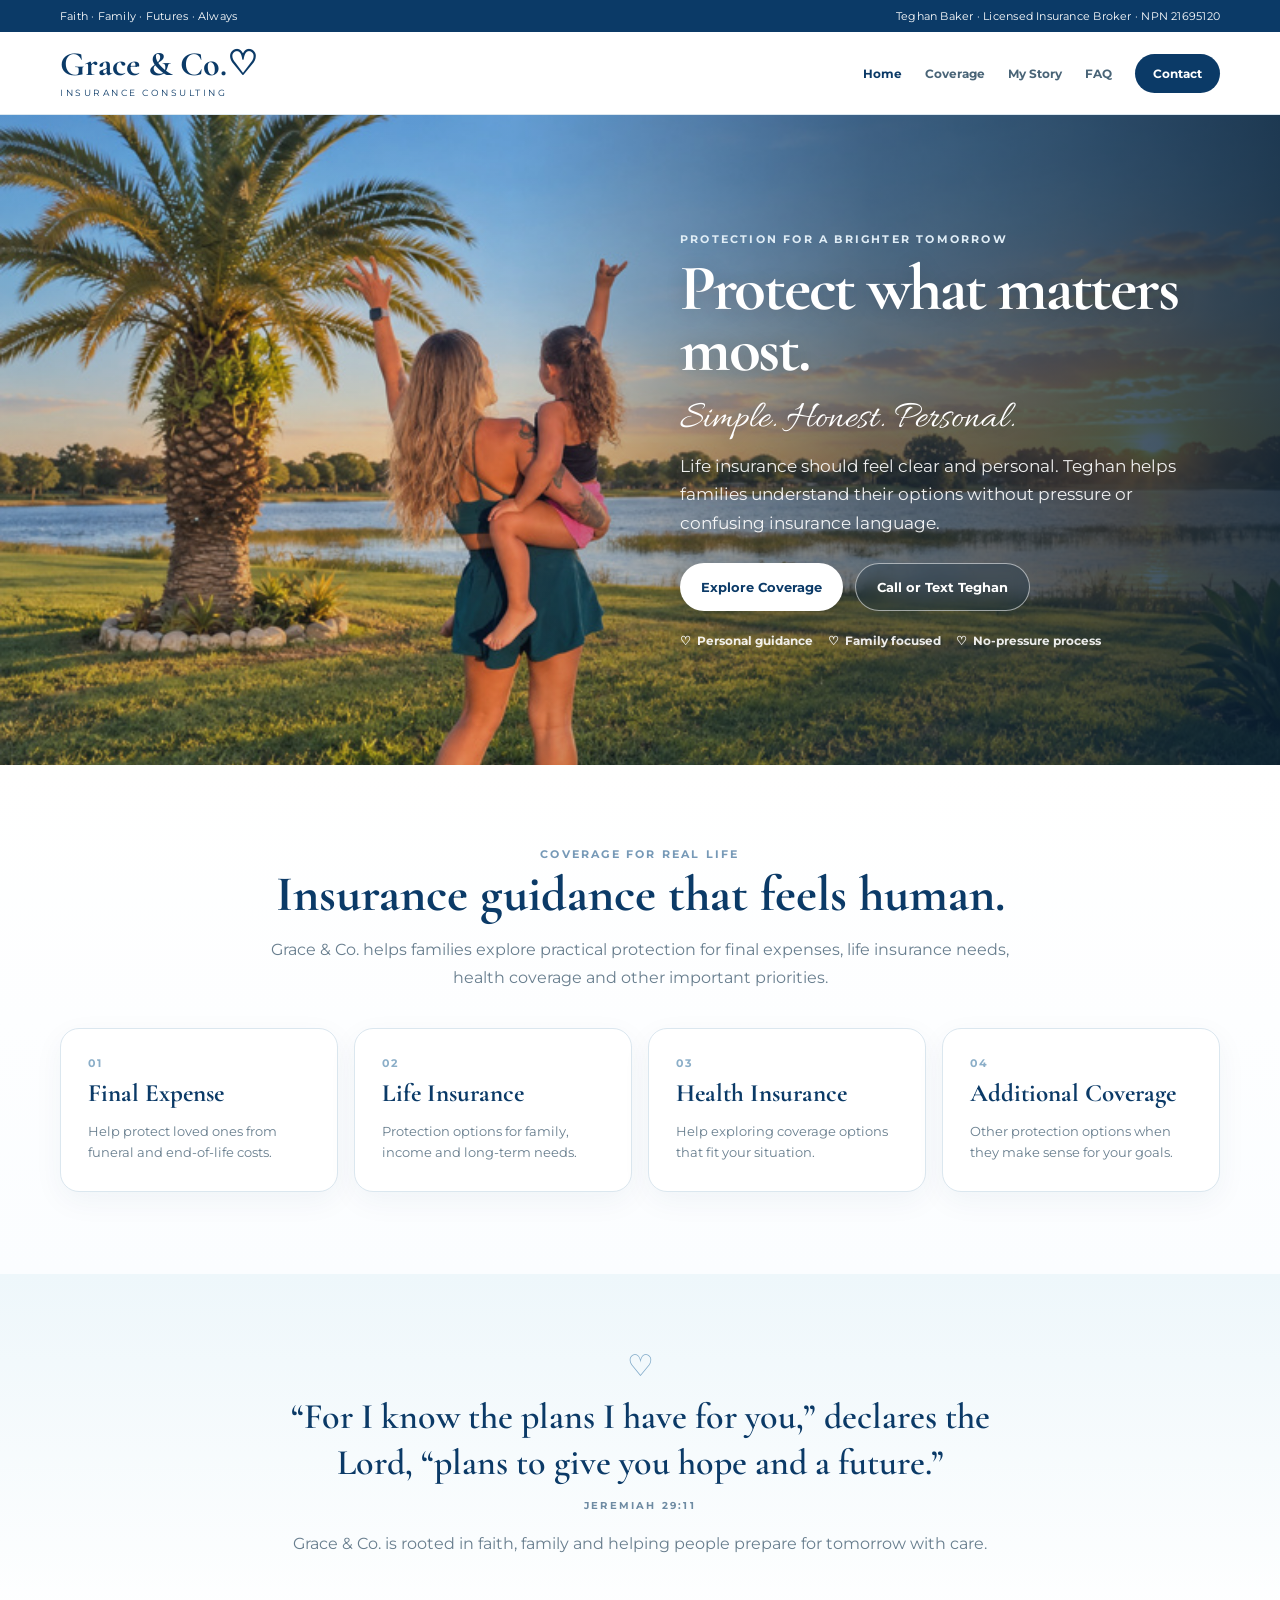
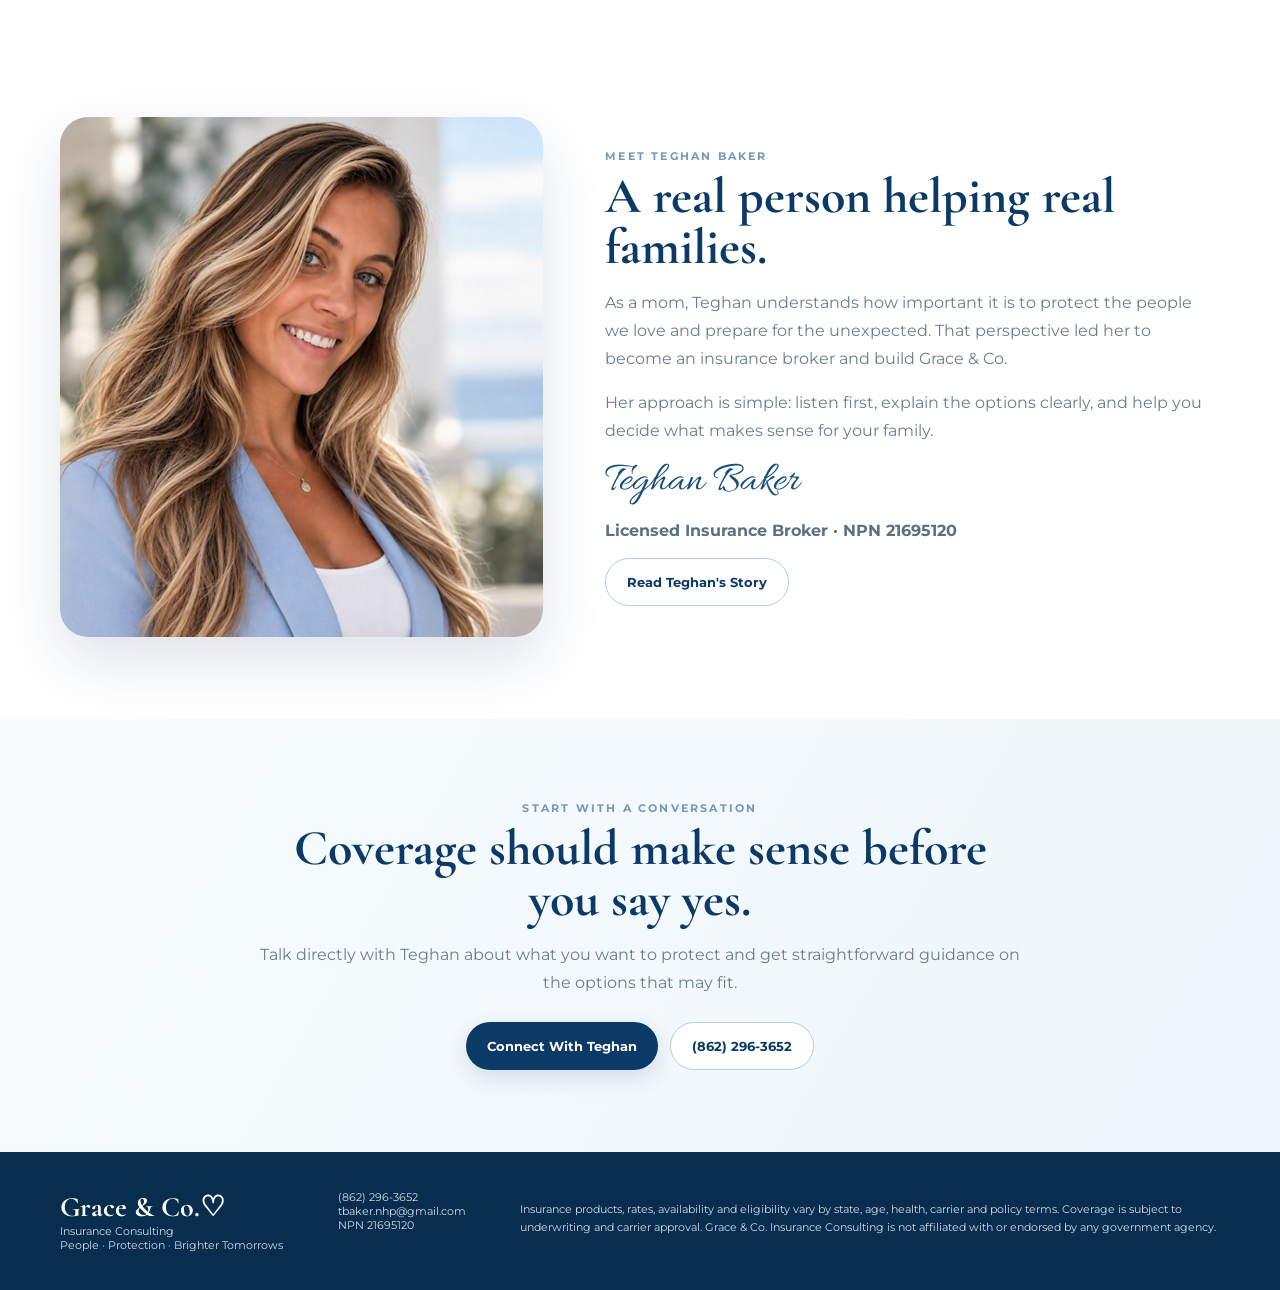
==== commit 3eb692f6: "Update Teghan portraits on home and My Story" ====
--- a/index.html
+++ b/index.html
@@ -1 +1 @@
-<!doctype html><html lang="en"><head><meta charset="utf-8"><meta name="viewport" content="width=device-width,initial-scale=1"><title>Grace & Co. Insurance Consulting | Protection for a Brighter Tomorrow</title><meta name="description" content="Personal life, final expense and health insurance guidance with Teghan Baker, licensed insurance broker."><link rel="stylesheet" href="/styles.css"></head><body><div class="top"><div class="wrap"><span>Faith · Family · Futures · Always</span><span>Teghan Baker · Licensed Insurance Broker · NPN 21695120</span></div></div><header class="nav"><div class="wrap navrow"><a class="brand" href="/"><span class="brand-main">Grace &amp; Co.♡</span><span class="brand-sub">INSURANCE CONSULTING</span></a><nav class="links" aria-label="Main navigation"><a href="/" class="active">Home</a><a href="/coverage/">Coverage</a><a href="/about/">My Story</a><a href="/faq/">FAQ</a><a href="/contact/" class="cta">Contact</a></nav></div></header><main><section class="photo-hero home-photo-hero" data-hero-photo="home"><div class="hero-shade"></div><div class="wrap hero-overlay-grid"><div class="hero-copy hero-copy-right"><div class="eyebrow light">Protection for a Brighter Tomorrow</div><h1>Protect what matters most.</h1><div class="script light-script">Simple. Honest. Personal.</div><p>Life insurance should feel clear and personal. Teghan helps families understand their options without pressure or confusing insurance language.</p><div class="buttons"><a class="btn hero-primary" href="/coverage/">Explore Coverage</a><a class="btn hero-secondary" href="tel:8622963652">Call or Text Teghan</a></div><div class="hero-trust"><span>Personal guidance</span><span>Family focused</span><span>No-pressure process</span></div></div></div></section><section class="section intro-section"><div class="wrap centered"><div class="eyebrow">Coverage for real life</div><h2>Insurance guidance that feels human.</h2><p>Grace &amp; Co. helps families explore practical protection for final expenses, life insurance needs, health coverage and other important priorities.</p></div><div class="wrap cards"><a class="card" href="/coverage/"><div class="num">01</div><h3>Final Expense</h3><p>Help protect loved ones from funeral and end-of-life costs.</p></a><a class="card" href="/coverage/"><div class="num">02</div><h3>Life Insurance</h3><p>Protection options for family, income and long-term needs.</p></a><a class="card" href="/coverage/"><div class="num">03</div><h3>Health Insurance</h3><p>Help exploring coverage options that fit your situation.</p></a><a class="card" href="/coverage/"><div class="num">04</div><h3>Additional Coverage</h3><p>Other protection options when they make sense for your goals.</p></a></div></section><section class="faith"><div class="wrap"><div class="heart-mark">♡</div><blockquote>“For I know the plans I have for you,” declares the Lord, “plans to give you hope and a future.”</blockquote><div class="verse">JEREMIAH 29:11</div><p>Grace &amp; Co. is rooted in faith, family and helping people prepare for tomorrow with care.</p></div></section><section class="section meet"><div class="wrap split"><div class="portrait"><img data-teghan-photo="home" src="https://raw.githubusercontent.com/trevor0803/mat-digital-website/main/grace-co-assets/teghan-blue.jpg" alt="Teghan Baker" loading="lazy"></div><div class="copy"><div class="eyebrow">Meet Teghan Baker</div><h2>A real person helping real families.</h2><p>As a mom, Teghan understands how important it is to protect the people we love and prepare for the unexpected. That perspective led her to become an insurance broker and build Grace &amp; Co.</p><p>Her approach is simple: listen first, explain the options clearly, and help you decide what makes sense for your family.</p><div class="script">Teghan Baker</div><div class="credential">Licensed Insurance Broker · NPN 21695120</div><a class="btn secondary" href="/about/">Read Teghan's Story</a></div></div></section><section class="section final-cta"><div class="wrap centered"><div class="eyebrow">Start with a conversation</div><h2>Coverage should make sense before you say yes.</h2><p>Talk directly with Teghan about what you want to protect and get straightforward guidance on the options that may fit.</p><div class="buttons centered-buttons"><a class="btn primary" href="/contact/">Connect With Teghan</a><a class="btn secondary" href="tel:8622963652">(862) 296-3652</a></div></div></section></main><footer class="footer"><div class="wrap"><div><div class="footer-brand">Grace &amp; Co.♡</div><div>Insurance Consulting</div><div>People · Protection · Brighter Tomorrows</div></div><div><a href="tel:8622963652">(862) 296-3652</a><br><a href="mailto:tbaker.nhp@gmail.com">tbaker.nhp@gmail.com</a><br>NPN 21695120</div><p class="disclaimer">Insurance products, rates, availability and eligibility vary by state, age, health, carrier and policy terms. Coverage is subject to underwriting and carrier approval. Grace &amp; Co. Insurance Consulting is not affiliated with or endorsed by any government agency.</p></div></footer><script src="/photo-loader.js" defer></script></body></html>+<!doctype html><html lang="en"><head><meta charset="utf-8"><meta name="viewport" content="width=device-width,initial-scale=1"><title>Grace & Co. Insurance Consulting | Protection for a Brighter Tomorrow</title><meta name="description" content="Personal life, final expense and health insurance guidance with Teghan Baker, licensed insurance broker."><link rel="stylesheet" href="/styles.css"></head><body><div class="top"><div class="wrap"><span>Faith · Family · Futures · Always</span><span>Teghan Baker · Licensed Insurance Broker · NPN 21695120</span></div></div><header class="nav"><div class="wrap navrow"><a class="brand" href="/"><span class="brand-main">Grace &amp; Co.♡</span><span class="brand-sub">INSURANCE CONSULTING</span></a><nav class="links" aria-label="Main navigation"><a href="/" class="active">Home</a><a href="/coverage/">Coverage</a><a href="/about/">My Story</a><a href="/faq/">FAQ</a><a href="/contact/" class="cta">Contact</a></nav></div></header><main><section class="photo-hero home-photo-hero" data-hero-photo="home"><div class="hero-shade"></div><div class="wrap hero-overlay-grid"><div class="hero-copy hero-copy-right"><div class="eyebrow light">Protection for a Brighter Tomorrow</div><h1>Protect what matters most.</h1><div class="script light-script">Simple. Honest. Personal.</div><p>Life insurance should feel clear and personal. Teghan helps families understand their options without pressure or confusing insurance language.</p><div class="buttons"><a class="btn hero-primary" href="/coverage/">Explore Coverage</a><a class="btn hero-secondary" href="tel:8622963652">Call or Text Teghan</a></div><div class="hero-trust"><span>Personal guidance</span><span>Family focused</span><span>No-pressure process</span></div></div></div></section><section class="section intro-section"><div class="wrap centered"><div class="eyebrow">Coverage for real life</div><h2>Insurance guidance that feels human.</h2><p>Grace &amp; Co. helps families explore practical protection for final expenses, life insurance needs, health coverage and other important priorities.</p></div><div class="wrap cards"><a class="card" href="/coverage/"><div class="num">01</div><h3>Final Expense</h3><p>Help protect loved ones from funeral and end-of-life costs.</p></a><a class="card" href="/coverage/"><div class="num">02</div><h3>Life Insurance</h3><p>Protection options for family, income and long-term needs.</p></a><a class="card" href="/coverage/"><div class="num">03</div><h3>Health Insurance</h3><p>Help exploring coverage options that fit your situation.</p></a><a class="card" href="/coverage/"><div class="num">04</div><h3>Additional Coverage</h3><p>Other protection options when they make sense for your goals.</p></a></div></section><section class="faith"><div class="wrap"><div class="heart-mark">♡</div><blockquote>“For I know the plans I have for you,” declares the Lord, “plans to give you hope and a future.”</blockquote><div class="verse">JEREMIAH 29:11</div><p>Grace &amp; Co. is rooted in faith, family and helping people prepare for tomorrow with care.</p></div></section><section class="section meet"><div class="wrap split"><div class="portrait"><img data-teghan-photo="home" src="/assets/teghan-home-2026.jpg" alt="Teghan Baker, licensed insurance broker" width="960" height="960" loading="lazy"></div><div class="copy"><div class="eyebrow">Meet Teghan Baker</div><h2>A real person helping real families.</h2><p>As a mom, Teghan understands how important it is to protect the people we love and prepare for the unexpected. That perspective led her to become an insurance broker and build Grace &amp; Co.</p><p>Her approach is simple: listen first, explain the options clearly, and help you decide what makes sense for your family.</p><div class="script">Teghan Baker</div><div class="credential">Licensed Insurance Broker · NPN 21695120</div><a class="btn secondary" href="/about/">Read Teghan's Story</a></div></div></section><section class="section final-cta"><div class="wrap centered"><div class="eyebrow">Start with a conversation</div><h2>Coverage should make sense before you say yes.</h2><p>Talk directly with Teghan about what you want to protect and get straightforward guidance on the options that may fit.</p><div class="buttons centered-buttons"><a class="btn primary" href="/contact/">Connect With Teghan</a><a class="btn secondary" href="tel:8622963652">(862) 296-3652</a></div></div></section></main><footer class="footer"><div class="wrap"><div><div class="footer-brand">Grace &amp; Co.♡</div><div>Insurance Consulting</div><div>People · Protection · Brighter Tomorrows</div></div><div><a href="tel:8622963652">(862) 296-3652</a><br><a href="mailto:tbaker.nhp@gmail.com">tbaker.nhp@gmail.com</a><br>NPN 21695120</div><p class="disclaimer">Insurance products, rates, availability and eligibility vary by state, age, health, carrier and policy terms. Coverage is subject to underwriting and carrier approval. Grace &amp; Co. Insurance Consulting is not affiliated with or endorsed by any government agency.</p></div></footer><script src="/photo-loader.js" defer></script></body></html>
--- a/styles.css
+++ b/styles.css
@@ -1,12 +1,13 @@
 @import url('https://fonts.googleapis.com/css2?family=Allura&family=Cormorant+Garamond:wght@500;600;700&family=Montserrat:wght@400;500;600;700&display=swap');:root{--navy:#0b3a67;--navy2:#174f7c;--sky:#dcecf7;--cream:#fbfaf6;--ink:#17344d;--muted:#687e8e;--line:#dbe7ef;--white:#fff}*{box-sizing:border-box}html{scroll-behavior:smooth}body{margin:0;color:var(--ink);font-family:Montserrat,Arial,sans-serif;background:#fff;-webkit-font-smoothing:antialiased}a{text-decoration:none;color:inherit}.wrap{width:min(1160px,calc(100% - 44px));margin:auto}.top{background:var(--navy);color:#fff;font-size:11px;letter-spacing:.02em}.top .wrap{display:flex;justify-content:space-between;gap:15px;flex-wrap:wrap;padding-top:9px;padding-bottom:9px}.nav{position:sticky;top:0;z-index:50;background:rgba(255,255,255,.96);border-bottom:1px solid var(--line);backdrop-filter:blur(14px)}.navrow{min-height:82px;display:flex;align-items:center;justify-content:space-between;gap:22px}.brand{flex:none}.brand-main{display:block;font:700 34px/1 'Cormorant Garamond',serif;color:var(--navy)}.brand-sub{display:block;font-size:9px;letter-spacing:.28em;color:var(--navy);margin-top:5px}.links{display:flex;align-items:center;gap:23px;font-size:12px;font-weight:700;color:#496477}.links a{padding:10px 0;transition:.2s}.links a:hover,.links .active{color:var(--navy)}.links .cta{background:var(--navy);color:#fff;padding:12px 18px;border-radius:999px}.eyebrow{text-transform:uppercase;letter-spacing:.2em;font-size:11px;font-weight:700;color:#7699b7}h1,h2,h3{font-family:'Cormorant Garamond',Georgia,serif;color:var(--navy)}h1{font-size:clamp(48px,5.1vw,72px);line-height:.94;letter-spacing:-.035em;margin:12px 0 19px}h2{font-size:clamp(37px,4vw,50px);line-height:1.02;margin:8px 0 15px}h3{font-size:25px;margin:8px 0}.copy p,.centered p,.story-card p{color:var(--muted);line-height:1.75}.script{font-family:Allura,cursive;color:var(--navy2);font-size:42px;line-height:1}.buttons{display:flex;gap:12px;flex-wrap:wrap;margin-top:25px}.btn{display:inline-flex;align-items:center;justify-content:center;min-height:48px;padding:13px 21px;border-radius:999px;font-size:13px;font-weight:700;transition:transform .2s,box-shadow .2s}.btn:hover{transform:translateY(-1px)}.primary{background:var(--navy);color:#fff;box-shadow:0 8px 22px rgba(11,58,103,.14)}.secondary{border:1px solid #b7cfdf;background:#fff;color:var(--navy)}.photo-hero{position:relative;min-height:650px;background-color:#183d5e;background-size:cover;background-repeat:no-repeat;background-position:center;display:flex;align-items:stretch;isolation:isolate}.home-photo-hero{background-position:center}.about-photo-hero{min-height:610px;background-position:center}.hero-shade{position:absolute;inset:0;z-index:-1;background:linear-gradient(90deg,rgba(7,31,52,.10) 0%,rgba(7,31,52,.04) 40%,rgba(7,31,52,.52) 68%,rgba(7,31,52,.82) 100%)}.about-shade{background:linear-gradient(90deg,rgba(6,32,53,.05) 0%,rgba(6,32,53,.02) 43%,rgba(6,32,53,.48) 68%,rgba(6,32,53,.78) 100%)}.hero-overlay-grid{display:grid;grid-template-columns:1fr 1fr;align-items:center;min-height:inherit;padding-top:64px;padding-bottom:64px}.hero-copy{max-width:540px}.hero-copy-right{grid-column:2;justify-self:end;color:#fff}.hero-copy h1{color:#fff;text-shadow:0 2px 20px rgba(0,0,0,.18)}.hero-copy p{font-size:17px;line-height:1.7;color:rgba(255,255,255,.92);margin:0}.light{color:#e0edf6}.light-script{color:#fff;font-size:39px;margin-bottom:13px;text-shadow:0 2px 14px rgba(0,0,0,.2)}.hero-primary{background:#fff;color:var(--navy);box-shadow:0 10px 28px rgba(0,0,0,.15)}.hero-secondary{border:1px solid rgba(255,255,255,.55);background:rgba(8,41,67,.28);color:#fff;backdrop-filter:blur(8px)}.hero-trust{display:flex;gap:15px;flex-wrap:wrap;margin-top:22px;font-size:12px;font-weight:700;color:rgba(255,255,255,.9)}.hero-trust span:before{content:'♡';margin-right:6px}.credential-pill{display:inline-block;margin-top:19px;padding:10px 14px;border:1px solid rgba(255,255,255,.38);background:rgba(9,42,69,.28);border-radius:999px;font-size:12px;font-weight:700;color:#fff;backdrop-filter:blur(8px)}.section{padding:82px 0}.intro-section{background:linear-gradient(180deg,#fff,#fbfdff)}.centered{text-align:center;max-width:760px;margin:auto}.cards{display:grid;grid-template-columns:repeat(4,1fr);gap:16px;margin-top:36px}.card{display:block;background:#fff;border:1px solid var(--line);border-radius:19px;padding:27px;box-shadow:0 9px 30px rgba(15,57,91,.05);transition:transform .2s,box-shadow .2s,border-color .2s}.card:hover{transform:translateY(-3px);box-shadow:0 15px 38px rgba(15,57,91,.09);border-color:#bfd5e4}.card p{color:var(--muted);font-size:13px;line-height:1.65;margin-bottom:0}.num{font-size:11px;letter-spacing:.2em;color:#8baec8;font-weight:700}.faith{padding:78px 0;background:linear-gradient(180deg,#eef7fb,#fff);text-align:center}.heart-mark{font:500 30px/1 'Cormorant Garamond',serif;color:#7ca7c7;margin-bottom:12px}.faith blockquote{font:600 clamp(28px,3vw,36px)/1.28 'Cormorant Garamond',serif;color:var(--navy);max-width:780px;margin:0 auto 13px}.verse{font-size:10px;letter-spacing:.22em;color:#6e8ba3;font-weight:700}.faith p{max-width:700px;margin:18px auto 0;color:var(--muted);line-height:1.7}.split{display:grid;grid-template-columns:.88fr 1.12fr;gap:62px;align-items:center}.portrait{height:520px;border-radius:28px;overflow:hidden;box-shadow:0 24px 60px rgba(20,67,103,.14);background:#e8f1f6}.portrait img{display:block;width:100%;height:100%;object-fit:cover;object-position:center top}.credential{font-weight:700;color:#5b7182;margin:18px 0}.meet{background:#fff}.story-section{background:var(--cream)}.story-grid{display:grid;grid-template-columns:1.2fr .8fr;gap:62px;align-items:start}.story-card{background:#fff;border:1px solid var(--line);border-radius:24px;padding:34px;box-shadow:0 14px 38px rgba(15,57,91,.06)}.story-card h3{font-size:31px}.story-card strong{font-size:11px;letter-spacing:.13em;color:var(--navy)}.story-divider{height:1px;background:var(--line);margin:24px 0}.compact-faith{padding:62px 0}.final-cta{background:linear-gradient(120deg,#f8fbfd,#edf6fb)}.centered-buttons{justify-content:center}.faqgrid{display:grid;grid-template-columns:1fr 1fr;gap:16px}.faqitem{border:1px solid var(--line);border-radius:16px;padding:22px;background:#fff}.faqitem strong{color:var(--navy)}.faqitem p{color:var(--muted);line-height:1.6}.page-hero{padding:70px 0;background:linear-gradient(120deg,#f7fbfd,#e9f4fa)}.page-hero .wrap{max-width:800px}.page-hero h1{font-size:54px}.page-hero p{color:var(--muted);line-height:1.7}.contactbox{background:var(--navy);color:#fff;padding:34px;border-radius:22px}.contactbox a{display:block;margin:10px 0}.footer{background:#082d4f;color:#d1dce4;padding:38px 0;font-size:11px}.footer .wrap{display:flex;justify-content:space-between;gap:28px;flex-wrap:wrap}.footer a:hover{color:#fff}.footer-brand{font:700 28px 'Cormorant Garamond',serif;color:white}.disclaimer{max-width:700px;line-height:1.6}@media(max-width:980px){.cards{grid-template-columns:repeat(2,1fr)}.photo-hero{min-height:610px}.hero-overlay-grid{grid-template-columns:.78fr 1.22fr}.story-grid{gap:38px}.split{gap:38px}}@media(max-width:760px){.wrap{width:min(100% - 34px,1160px)}.top .wrap{justify-content:center;text-align:center;padding-top:7px;padding-bottom:7px}.top span:first-child{display:none}.navrow{min-height:auto;display:block;padding:13px 0 10px}.brand-main{font-size:30px}.brand-sub{font-size:8px}.links{width:100%;margin-top:11px;gap:7px;overflow-x:auto;padding:0 0 4px;scrollbar-width:none}.links::-webkit-scrollbar{display:none}.links a{display:block;white-space:nowrap;padding:8px 9px;border-radius:999px;background:#f5f9fb;font-size:10px}.links .cta{padding:8px 12px}.photo-hero,.about-photo-hero{min-height:620px;background-position:30% center}.hero-shade,.about-shade{background:linear-gradient(180deg,rgba(7,31,52,.06) 0%,rgba(7,31,52,.10) 40%,rgba(7,31,52,.78) 68%,rgba(7,31,52,.94) 100%)}.hero-overlay-grid{display:flex;align-items:flex-end;padding-top:230px;padding-bottom:36px}.hero-copy-right{max-width:100%;margin:0;grid-column:auto}.hero-copy h1{font-size:clamp(43px,12vw,56px);margin-bottom:14px}.hero-copy p{font-size:15px;line-height:1.58}.light-script{font-size:34px}.buttons{gap:9px;margin-top:20px}.hero-copy .btn{flex:1 1 145px}.hero-trust{gap:9px 13px;margin-top:17px;font-size:10px}.section{padding:60px 0}.cards{grid-template-columns:1fr;gap:12px;margin-top:27px}.card{padding:22px}.split,.story-grid{grid-template-columns:1fr;gap:30px}.portrait{height:430px;max-width:480px;width:100%;margin:auto;order:2}.meet .copy{order:1}.story-card{padding:26px}.faith{padding:60px 0}.page-hero{padding:52px 0}.page-hero h1{font-size:43px}.faqgrid{grid-template-columns:1fr}.footer{padding:30px 0}.footer .wrap{display:grid;grid-template-columns:1fr;gap:18px}.final-cta .btn{width:100%}}@media(max-width:420px){.wrap{width:calc(100% - 28px)}.photo-hero,.about-photo-hero{min-height:590px;background-position:29% center}.hero-overlay-grid{padding-top:215px;padding-bottom:28px}.hero-copy h1{font-size:43px}.links{margin-left:-2px}.links a{font-size:9px}.portrait{height:390px}.section{padding:52px 0}.faith blockquote{font-size:27px}}
 /* Photo-led refinement */
-.home-photo-hero{background-position:center 46%}
+.home-photo-hero{background-image:url('/assets/home-hero-sharp.jpg');background-position:center 46%}
 .home-photo-hero:before{content:"";position:absolute;inset:0;z-index:-1;background:rgba(15,55,82,.08);pointer-events:none}
-.portrait img{filter:saturate(.88) contrast(.97)}
+.portrait img{object-position:center 14%;filter:saturate(.9) contrast(1.02) brightness(.98)}
 .about-profile-hero{background:linear-gradient(120deg,#153f63,#082d4f);color:#fff;padding:64px 0}
 .about-profile-grid{display:grid;grid-template-columns:minmax(330px,.86fr) 1.14fr;gap:70px;align-items:center}
-.about-profile-photo{height:570px;border-radius:30px;overflow:hidden;box-shadow:0 28px 70px rgba(2,20,36,.32);background:#dcecf7}
-.about-profile-photo img{width:100%;height:100%;display:block;object-fit:cover;object-position:center top;filter:saturate(.9) contrast(.97)}
+.about-profile-photo{position:relative;height:570px;border-radius:30px;overflow:hidden;box-shadow:0 28px 70px rgba(2,20,36,.32);background:#dcecf7}
+.about-profile-photo:after{content:"";position:absolute;inset:0;pointer-events:none;border:1px solid rgba(255,255,255,.22);border-radius:inherit;box-shadow:inset 0 -70px 90px rgba(5,30,50,.12)}
+.about-profile-photo img{width:100%;height:100%;display:block;object-fit:cover;object-position:center 14%;filter:saturate(.88) contrast(1.02) brightness(.97)}
 .about-profile-copy{max-width:570px}
 .about-profile-copy h1{color:#fff}
 .about-profile-copy p{font-size:17px;line-height:1.72;color:rgba(255,255,255,.9)}
@@ -26,7 +27,7 @@
   .about-profile-hero{padding:0 0 42px}
   .about-profile-grid{width:100%;grid-template-columns:1fr;gap:0}
   .about-profile-photo{height:440px;border-radius:0;box-shadow:none}
-  .about-profile-photo img{object-position:center top}
+  .about-profile-photo img{object-position:center 12%}
   .about-profile-copy{padding:34px 20px 0}
   .about-profile-copy h1{font-size:48px}
   .page-hero .page-hero-grid{grid-template-columns:1fr;gap:28px}
